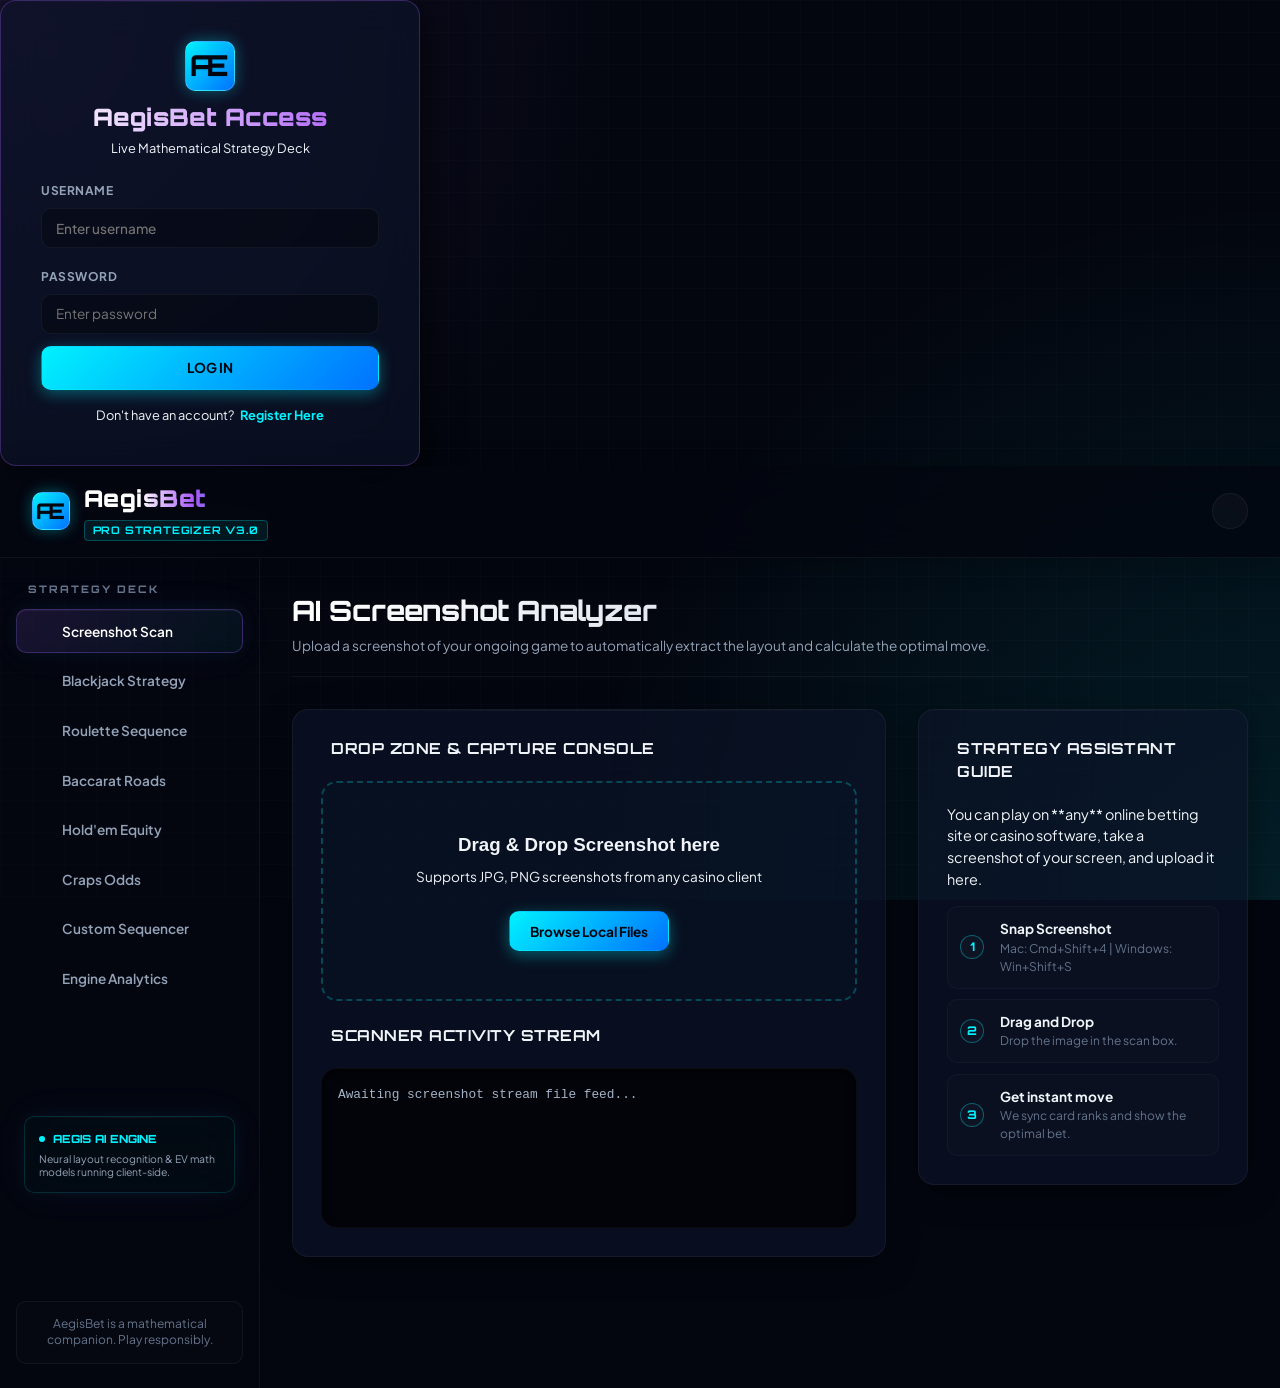
==== index.html @ 35b8673e "Initial commit: full-stack AegisBet dashboard with user authentication and database analytics" ====
<!DOCTYPE html>
<html lang="en">
<head>
  <meta charset="UTF-8">
  <meta name="viewport" content="width=device-width, initial-scale=1.0">
  <title>AegisBet | Premium Casino Game Strategizer & Win Predictor</title>
  <meta name="description" content="AI-powered live gambling strategy companion. Upload screenshots or log game state to predict win probabilities and compute mathematically optimal decisions.">
  <link rel="stylesheet" href="style.css">
  <!-- Chart.js for Progression Trajectory plotting -->
  <script src="https://cdn.jsdelivr.net/npm/chart.js"></script>
  <!-- Lucide Icons CDN -->
  <script src="https://unpkg.com/lucide@latest"></script>
</head>
<body>
  <!-- Glassmorphic Authentication Modal Overlay -->
  <div id="auth-modal" class="auth-modal-overlay">
    <div class="glass-card auth-card" style="box-shadow: 0 10px 40px rgba(0,0,0,0.8); max-width: 420px; width: 90%; padding: 2.5rem; border-color: rgba(157, 92, 246, 0.3);">
      <div style="text-align: center; margin-bottom: 1.5rem;">
        <div class="logo-icon" style="margin: 0 auto 0.5rem auto; font-size: 1.8rem; width: 50px; height: 50px;">Æ</div>
        <h2 style="font-family: 'Orbitron', sans-serif; font-weight: 900; background: linear-gradient(to right, #ffffff, #a855f7); -webkit-background-clip: text; -webkit-text-fill-color: transparent;">AegisBet Access</h2>
        <p class="text-muted" style="font-size: 0.8rem; margin-top: 0.25rem;">Live Mathematical Strategy Deck</p>
      </div>

      <!-- Login / Register Form -->
      <form id="auth-form">
        <div class="form-group">
          <label for="auth-username">Username</label>
          <input type="text" id="auth-username" required placeholder="Enter username">
        </div>
        <div class="form-group" style="margin-bottom: 0.75rem;">
          <label for="auth-password">Password</label>
          <input type="password" id="auth-password" required placeholder="Enter password" style="width: 100%; background: rgba(0,0,0,0.3); border: 1px solid var(--glass-border); color: var(--text-main); font-family: inherit; font-size: 0.85rem; padding: 0.65rem 0.85rem; border-radius: var(--radius-sm); outline: none;">
        </div>
        
        <div id="auth-error-msg" style="color: var(--crimson); font-size: 0.8rem; margin-bottom: 1rem; display: none; font-weight: 600;"></div>
        
        <button type="submit" class="btn btn-cyan" id="auth-submit-btn" style="width: 100%; height: 44px; margin-bottom: 1rem;">LOG IN</button>
      </form>

      <!-- Toggle prompt -->
      <div style="text-align: center; font-size: 0.8rem;">
        <span id="auth-toggle-desc" class="text-secondary">Don't have an account?</span>
        <a href="#" id="auth-toggle-link" style="color: var(--secondary); font-weight: 700; text-decoration: none; margin-left: 0.25rem;">Register Here</a>
      </div>
    </div>
  </div>

  <!-- Top Navigation Bar -->
  <header>
    <div class="logo-container">
      <div class="logo-icon">Æ</div>
      <div>
        <h1 class="brand-name">AegisBet</h1>
        <span class="badge">PRO STRATEGIZER V3.0</span>
      </div>
    </div>
    <div class="header-actions">
      <span id="user-profile-badge" class="badge" style="display: none; background: rgba(157, 92, 246, 0.15); border-color: rgba(157, 92, 246, 0.3); color: #c084fc; font-family: 'Orbitron', sans-serif;">USER: <span id="header-username">GUEST</span></span>
      <button class="sound-toggle-btn" id="sound-toggle" title="Mute Sound Effects">
        <i data-lucide="volume-2"></i>
      </button>
      <button class="btn btn-secondary" id="logout-btn" style="display: none; padding: 0.35rem 0.75rem; font-size: 0.75rem; border-radius: var(--radius-xs);"><i data-lucide="log-out" style="width: 12px; height: 12px;"></i> Logout</button>
    </div>
  </header>

  <!-- Sidebar & Dashboard Workspace -->
  <div class="dashboard-container">
    
    <!-- Left Navigation Sidebar -->
    <aside>
      <div>
        <div class="sidebar-title">Strategy Deck</div>
        <ul class="nav-list">
          <li class="nav-item active" id="vision-tab" data-target="vision-panel">
            <button><i data-lucide="scan-eye"></i> Screenshot Scan</button>
          </li>
          <li class="nav-item" id="blackjack-tab" data-target="blackjack-panel">
            <button><i data-lucide="spade"></i> Blackjack Strategy</button>
          </li>
          <li class="nav-item" id="roulette-tab" data-target="roulette-panel">
            <button><i data-lucide="refresh-cw"></i> Roulette Sequence</button>
          </li>
          <li class="nav-item" id="baccarat-tab" data-target="baccarat-panel">
            <button><i data-lucide="award"></i> Baccarat Roads</button>
          </li>
          <li class="nav-item" id="poker-tab" data-target="poker-panel">
            <button><i data-lucide="club"></i> Hold'em Equity</button>
          </li>
          <li class="nav-item" id="craps-tab" data-target="craps-panel">
            <button><i data-lucide="dices"></i> Craps Odds</button>
          </li>
           <li class="nav-item" id="custom-tab" data-target="custom-panel">
            <button><i data-lucide="sliders"></i> Custom Sequencer</button>
          </li>
          <li class="nav-item" id="analytics-tab" data-target="analytics-panel">
            <button><i data-lucide="bar-chart-2"></i> Engine Analytics</button>
          </li>
        </ul>
      </div>

      <div class="glass-card" style="padding: 0.85rem; margin: 1.5rem 0.5rem 1rem 0.5rem; border-color: rgba(0, 242, 254, 0.15); background: rgba(0, 242, 254, 0.02); border-radius: var(--radius-sm); font-size: 0.75rem; box-shadow: var(--shadow-glow);">
        <div style="display: flex; align-items: center; gap: 0.5rem; font-weight: 800; color: var(--secondary); margin-bottom: 0.25rem; font-family: 'Orbitron', sans-serif; font-size: 0.7rem;">
          <span class="pulse-primary" style="display: inline-block; width: 6px; height: 6px; background: var(--secondary); border-radius: 50%;"></span>
          AEGIS AI ENGINE
        </div>
        <p style="color: var(--text-secondary); font-size: 0.65rem; line-height: 1.3;">Neural layout recognition & EV math models running client-side.</p>
      </div>

      <div class="sidebar-footer">
        <p>AegisBet is a mathematical companion. Play responsibly.</p>
      </div>
    </aside>

    <!-- Main Workspace -->
    <main>

      <!-- ====================================================================
           SCREENSHOT OCR ANALYZER PANEL
           ==================================================================== -->
      <section class="panel active" id="vision-panel">
        <div class="panel-header">
          <div class="panel-title">
            <h2>AI Screenshot Analyzer</h2>
            <p>Upload a screenshot of your ongoing game to automatically extract the layout and calculate the optimal move.</p>
          </div>
        </div>

        <div class="grid-container">
          <div class="glass-card">
            <div class="card-title"><i data-lucide="upload-cloud"></i> Drop Zone & Capture Console</div>
            
            <!-- Upload Box -->
            <div id="vs-dropzone" style="border: 2px dashed rgba(6, 182, 212, 0.4); padding: 3rem; text-align: center; border-radius: var(--radius-lg); background: rgba(6, 182, 212, 0.02); cursor: pointer; transition: var(--transition-normal); margin-bottom: 1.5rem;">
              <i data-lucide="image" style="width: 48px; height: 48px; color: var(--secondary); margin-bottom: 1rem;"></i>
              <h3 style="font-family: 'Outfit', sans-serif; margin-bottom: 0.5rem;">Drag & Drop Screenshot here</h3>
              <p class="text-muted" style="font-size: 0.85rem; margin-bottom: 1.5rem;">Supports JPG, PNG screenshots from any casino client</p>
              <button class="btn btn-cyan" onclick="document.getElementById('vs-file-input').click()">Browse Local Files</button>
              <input type="file" id="vs-file-input" style="display: none;" accept="image/*">
            </div>

            <!-- Preview & Scanning -->
            <div id="vs-preview-container" style="display: none; position: relative; border-radius: var(--radius-md); overflow: hidden; max-height: 320px; background: #000; border: 1px solid var(--glass-border); margin-bottom: 1.5rem;">
              <img id="vs-preview-img" src="" style="width: 100%; height: auto; display: block; opacity: 0.7;">
              <!-- Scanning green line -->
              <div id="vs-scan-overlay" style="display: none; position: absolute; top: 0; left: 0; right: 0; height: 3px; background: var(--secondary); box-shadow: 0 0 12px var(--secondary); animation: scanLine 2s linear infinite;"></div>
            </div>

            <!-- Custom Scanner Keyframes -->
            <style>
              @keyframes scanLine {
                0% { top: 0%; }
                50% { top: 100%; }
                100% { top: 0%; }
              }
            </style>

            <!-- Logging Terminal -->
            <div class="card-title" style="font-size: 0.95rem; margin-top: 1rem;"><i data-lucide="terminal"></i> Scanner Activity Stream</div>
            <div id="vs-console-logs" style="background: rgba(0, 0, 0, 0.5); border: 1px solid var(--glass-border); border-radius: var(--radius-md); padding: 1rem; font-family: monospace; font-size: 0.8rem; height: 160px; overflow-y: auto; color: #a4b3c6;">
              <div class="text-muted">Awaiting screenshot stream file feed...</div>
            </div>
          </div>

          <!-- Tutorial Sidebar -->
          <div class="glass-card">
            <div class="card-title text-gold"><i data-lucide="help-circle"></i> Strategy Assistant Guide</div>
            <p style="font-size: 0.9rem; margin-bottom: 1rem;">
              You can play on **any** online betting site or casino software, take a screenshot of your screen, and upload it here.
            </p>
            <div class="step-sequence">
              <div class="step-card" style="padding: 0.75rem;">
                <div class="step-number" style="width: 24px; height: 24px; font-size: 0.75rem;">1</div>
                <div class="step-content">
                  <div class="step-title" style="font-size: 0.85rem;">Snap Screenshot</div>
                  <div class="step-desc" style="font-size: 0.75rem;">Mac: Cmd+Shift+4 | Windows: Win+Shift+S</div>
                </div>
              </div>
              <div class="step-card" style="padding: 0.75rem;">
                <div class="step-number" style="width: 24px; height: 24px; font-size: 0.75rem;">2</div>
                <div class="step-content">
                  <div class="step-title" style="font-size: 0.85rem;">Drag and Drop</div>
                  <div class="step-desc" style="font-size: 0.75rem;">Drop the image in the scan box.</div>
                </div>
              </div>
              <div class="step-card" style="padding: 0.75rem;">
                <div class="step-number" style="width: 24px; height: 24px; font-size: 0.75rem;">3</div>
                <div class="step-content">
                  <div class="step-title" style="font-size: 0.85rem;">Get instant move</div>
                  <div class="step-desc" style="font-size: 0.75rem;">We sync card ranks and show the optimal bet.</div>
                </div>
              </div>
            </div>
          </div>
        </div>
      </section>

      <!-- ====================================================================
           BLACKJACK STRATEGY PANEL
           ==================================================================== -->
      <section class="panel" id="blackjack-panel">
        <div class="panel-header">
          <div class="panel-title">
            <h2>Blackjack Strategy Radar</h2>
            <p>Calculate basic strategy decisions. Enter player hand cards and dealer's exposed card.</p>
          </div>
          <button class="btn btn-danger" id="bj-clear-btn"><i data-lucide="trash-2"></i> Clear Table</button>
        </div>

        <div class="grid-container">
          <div class="glass-card">
            <div class="card-title"><i data-lucide="layout"></i> Board Configuration</div>
            
            <div style="display: flex; gap: 1rem; margin-bottom: 1.5rem;">
              <button class="btn btn-primary" id="bj-select-player-btn" style="flex: 1;">Player Hand Target</button>
              <button class="btn btn-secondary" id="bj-select-dealer-btn" style="flex: 1;">Dealer Upcard Target</button>
            </div>

            <label>Current Player Cards</label>
            <div class="hand-display" id="bj-player-hand" style="margin-bottom: 1.5rem;">
              <span class="text-muted">Awaiting Player Cards...</span>
            </div>

            <label>Current Dealer Upcard</label>
            <div class="hand-display" id="bj-dealer-hand" style="margin-bottom: 1.5rem;">
              <span class="text-muted">Awaiting Dealer Upcard...</span>
            </div>

            <label>Card Selection Matrix</label>
            <div class="card-selector" id="bj-card-grid">
              <!-- Dynamically populated from JS -->
            </div>
          </div>

          <!-- Prediction HUD Sidebar -->
          <div class="prediction-hud">
            
            <div class="advisor-banner pulse-primary">
              <div class="advisor-label">Optimal Strategy Decision</div>
              <div class="advisor-choice text-cyan" id="bj-advice-choice">Awaiting Cards</div>
              <div class="advisor-desc" id="bj-advice-explanation">Add cards to view the optimal basic strategy decision.</div>
            </div>

            <div class="glass-card">
              <div class="card-title"><i data-lucide="activity"></i> Probability HUD</div>
              <div class="metric-label">Estimated Win Probability</div>
              <div style="display: flex; align-items: baseline; gap: 0.5rem; margin-top: 0.25rem;">
                <span class="metric-value value-cyan" id="bj-prob-val">50%</span>
              </div>
              <div class="probability-bar-container">
                <div class="probability-bar" id="bj-prob-bar" style="width: 50%;"></div>
              </div>
            </div>

            <div class="glass-card">
              <div class="card-title"><i data-lucide="bar-chart-3"></i> Statistics Matrix</div>
              <div class="info-row">
                <span>Hand Total</span>
                <span id="bj-stat-total" class="font-outfit text-cyan" style="font-weight: 700;">-</span>
              </div>
              <div class="info-row">
                <span>Hand Type</span>
                <span id="bj-stat-type" class="font-outfit text-cyan" style="font-weight: 700;">-</span>
              </div>
              <div class="info-row">
                <span>Dealer Bust Chance</span>
                <span id="bj-stat-dealerbust" class="font-outfit text-cyan" style="font-weight: 700;">-</span>
              </div>
            </div>

          </div>
        </div>
      </section>

      <!-- ====================================================================
           ROULETTE PROGRESSION PANEL
           ==================================================================== -->
      <section class="panel" id="roulette-panel">
        <div class="panel-header">
          <div class="panel-title">
            <h2>Roulette Progression Strategist</h2>
            <p>Compute optimal even-money betting progressions like Martingale, Fibonacci, and Labouchere.</p>
          </div>
          <button class="btn btn-secondary" id="rt-reset-btn"><i data-lucide="rotate-ccw"></i> Reset Sequence</button>
        </div>

        <div class="grid-container">
          <!-- Configuration -->
          <div class="glass-card">
            <div class="card-title"><i data-lucide="settings"></i> Progression Parameters</div>
            <div class="form-row">
              <div class="form-group">
                <label for="rt-base-bet">Base Unit Bet ($)</label>
                <input type="number" id="rt-base-bet" value="10" min="1">
              </div>
              <div class="form-group">
                <label for="rt-system">Progression System</label>
                <select id="rt-system">
                  <option value="Martingale">Martingale (Double on Loss)</option>
                  <option value="Fibonacci">Fibonacci Sequence</option>
                  <option value="D'Alembert">D'Alembert (+/- 1 unit)</option>
                  <option value="Labouchere">Labouchere (Cancellation System)</option>
                </select>
              </div>
            </div>

            <div class="form-row">
              <div class="form-group">
                <label for="rt-wheel">Wheel Layout Type</label>
                <select id="rt-wheel">
                  <option value="European (Single Zero)">European (Single Zero - 2.70% Edge)</option>
                  <option value="American (Double Zero)">American (Double Zero - 5.26% Edge)</option>
                </select>
              </div>
              <div class="form-group" id="rt-lab-seq-group" style="display: none;">
                <label for="rt-lab-sequence">Labouchere Base Queue</label>
                <input type="text" id="rt-lab-sequence" value="1, 2, 3, 4" placeholder="e.g. 1, 2, 3">
              </div>
            </div>

            <!-- Spin result logger -->
            <div class="card-title" style="margin-top: 1rem;"><i data-lucide="dice"></i> Log Previous Spin Result</div>
            <div style="display: flex; gap: 1rem; margin-top: 0.5rem;">
              <button class="btn btn-cyan" id="rt-win-btn" style="flex: 2; font-size: 1.1rem; height: 50px;">WIN</button>
              <button class="btn btn-danger" id="rt-loss-btn" style="flex: 2; font-size: 1.1rem; height: 50px;">LOSS</button>
              <button class="btn btn-secondary" id="rt-undo-btn" style="flex: 1;"><i data-lucide="undo-2"></i> Undo</button>
            </div>

            <!-- Progression History -->
            <div class="card-title" style="margin-top: 2rem;"><i data-lucide="history"></i> Progression Step History (Last 6 Spins)</div>
            <div class="step-sequence" id="rt-history-list">
              <!-- Dynamically populated -->
            </div>
          </div>

          <!-- HUD & Charts -->
          <div class="prediction-hud">
            
            <div class="advisor-banner pulse-primary" style="background: linear-gradient(135deg, rgba(6, 182, 212, 0.15) 0%, rgba(139, 92, 246, 0.15) 100%); border-color: rgba(6, 182, 212, 0.3);">
              <div class="advisor-label">Required Next Bet Wager</div>
              <div class="advisor-choice text-cyan" id="rt-advice-choice">$10.00</div>
              <div class="advisor-desc" id="rt-advice-explanation">Awaiting spin entries.</div>
            </div>

            <div class="glass-card">
              <div class="card-title"><i data-lucide="percent"></i> Win Probability</div>
              <div class="metric-label">Single Spin Success Rate</div>
              <span class="metric-value value-cyan" id="rt-prob-val">48.65%</span>
              <div class="probability-bar-container">
                <div class="probability-bar" id="rt-prob-bar" style="width: 48%;"></div>
              </div>
            </div>

            <div class="glass-card">
              <div class="card-title"><i data-lucide="activity"></i> Session Dashboard</div>
              <div class="info-row">
                <span>Net Profit/Loss</span>
                <span id="rt-stat-profit" class="font-outfit text-success" style="font-weight: 700;">$0.00</span>
              </div>
              <div class="info-row">
                <span>Current Sequence Step</span>
                <span id="rt-stat-step" class="font-outfit text-cyan" style="font-weight: 700;">1</span>
              </div>
              <div class="info-row">
                <span>Mathematical House Edge</span>
                <span id="rt-stat-houseedge" class="font-outfit text-cyan" style="font-weight: 700;">2.70%</span>
              </div>
            </div>

            <!-- Balances Graph -->
            <div class="glass-card" style="height: 220px;">
              <div class="card-title" style="margin-bottom: 0.5rem;"><i data-lucide="trending-up"></i> Balance Trajectory</div>
              <div style="position: relative; width: 100%; height: 140px;">
                <canvas id="rouletteChart"></canvas>
              </div>
            </div>

          </div>
        </div>
      </section>

      <!-- ====================================================================
           BACCARAT SHOE TREND PANEL
           ==================================================================== -->
      <section class="panel" id="baccarat-panel">
        <div class="panel-header">
          <div class="panel-title">
            <h2>Baccarat Shoe Roadmaps & Trends</h2>
            <p>Log shoe history to render casino-grade roadmaps (Bead Plate & Big Road) and compute next play.</p>
          </div>
          <button class="btn btn-secondary" id="bc-reset-btn"><i data-lucide="rotate-ccw"></i> Reset Shoe</button>
        </div>

        <div class="grid-container">
          <div class="glass-card">
            <!-- Road Loggers -->
            <div class="card-title"><i data-lucide="database"></i> Log Round Outcome</div>
            <div style="display: flex; gap: 0.75rem; margin-bottom: 1.5rem;">
              <button class="btn btn-danger" id="bc-log-banker" style="flex: 2; height: 50px; font-weight: 700;">BANKER (Red)</button>
              <button class="btn btn-cyan" id="bc-log-player" style="flex: 2; height: 50px; font-weight: 700;">PLAYER (Blue)</button>
              <button class="btn btn-primary" id="bc-log-tie" style="flex: 1.5; height: 50px; font-weight: 700; background:#10b981; border:none;">TIE</button>
              <button class="btn btn-secondary" id="bc-undo-btn" style="flex: 1;"><i data-lucide="undo-2"></i> Undo</button>
            </div>

            <!-- Roadmaps displays -->
            <div class="baccarat-roads">
              <div>
                <label>Bead Plate Grid (Sequential Outcome)</label>
                <div class="road-grid" id="bc-bead-plate">
                  <!-- Dynamically drawn -->
                </div>
              </div>
              <div style="margin-top: 1rem;">
                <label>Big Road (Streak Cluster Stack)</label>
                <div class="road-grid" id="bc-big-road">
                  <!-- Dynamically drawn -->
                </div>
              </div>
            </div>
          </div>

          <!-- Baccarat HUD -->
          <div class="prediction-hud">
            
            <div class="advisor-banner pulse-primary">
              <div class="advisor-label">Heuristic Recommendation</div>
              <div class="advisor-choice text-danger" id="bc-advice-choice">Bet Banker</div>
              <div class="advisor-desc" id="bc-advice-explanation">Banker wagers have the lowest mathematical edge.</div>
            </div>

            <!-- Trend Mode -->
            <div class="glass-card">
              <div class="card-title"><i data-lucide="git-branch"></i> Analysis Mode</div>
              <label for="bc-trend-mode">Analysis Heuristic Model</label>
              <select id="bc-trend-mode">
                <option value="math">Mathematical EV Mode (Banker bias)</option>
                <option value="trend">Trend Following Mode (Streak / Chop)</option>
              </select>
            </div>

            <!-- Live Probability breakdown -->
            <div class="glass-card">
              <div class="card-title"><i data-lucide="bar-chart-2"></i> Shoe Win Shares</div>
              
              <div class="info-row">
                <span style="color:#ef4444; font-weight:700;">Banker Odds</span>
                <span id="bc-prob-b" class="font-outfit" style="font-weight: 700; color:#ef4444;">46%</span>
              </div>
              <div class="info-row">
                <span style="color:#06b6d4; font-weight:700;">Player Odds</span>
                <span id="bc-prob-p" class="font-outfit" style="font-weight: 700; color:#06b6d4;">45%</span>
              </div>
              <div class="info-row">
                <span style="color:#10b981; font-weight:700;">Tie Odds</span>
                <span id="bc-prob-t" class="font-outfit" style="font-weight: 700; color:#10b981;">9%</span>
              </div>
            </div>

            <!-- Stats -->
            <div class="glass-card">
              <div class="card-title"><i data-lucide="list"></i> Shoe Count Totals</div>
              <div class="info-row">
                <span>Banker Wins</span>
                <span id="bc-stat-banker" class="font-outfit" style="font-weight: 700;">0</span>
              </div>
              <div class="info-row">
                <span>Player Wins</span>
                <span id="bc-stat-player" class="font-outfit" style="font-weight: 700;">0</span>
              </div>
              <div class="info-row">
                <span>Ties</span>
                <span id="bc-stat-tie" class="font-outfit" style="font-weight: 700;">0</span>
              </div>
            </div>

          </div>
        </div>
      </section>

      <!-- ====================================================================
           TEXAS HOLD'EM POKER EQUITY PANEL
           ==================================================================== -->
      <section class="panel" id="poker-panel">
        <div class="panel-header">
          <div class="panel-title">
            <h2>Texas Hold'em Hand Equity Simulator</h2>
            <p>Run real-time Monte Carlo simulations of pocket cards against random opponent holdings.</p>
          </div>
          <button class="btn btn-danger" id="pk-clear-btn"><i data-lucide="trash-2"></i> Clear Table</button>
        </div>

        <div class="grid-container">
          <div class="glass-card">
            <div class="card-title"><i data-lucide="playing-card"></i> Hand Setup</div>
            
            <div style="display: flex; gap: 1rem; margin-bottom: 1.5rem;">
              <button class="btn btn-primary" id="pk-select-pocket-btn" style="flex: 1;">Pocket Cards (2)</button>
              <button class="btn btn-secondary" id="pk-select-board-btn" style="flex: 1;">Community Board (0-5)</button>
            </div>

            <!-- Felt rendering -->
            <div class="poker-felt">
              <div>
                <div class="poker-spot-label">Pocket Hand</div>
                <div class="hand-display" id="pk-pocket-cards" style="justify-content: center; min-width: 140px; margin-top: 0.5rem;">
                  <span class="text-muted">No Pocket Cards Selected</span>
                </div>
              </div>
              
              <div style="width: 100%;">
                <div class="poker-spot-label">Community Board (Flop / Turn / River)</div>
                <div class="hand-display" id="pk-board-cards" style="justify-content: center; min-height: 80px; margin-top: 0.5rem;">
                  <span class="text-muted">No Community Cards Selected</span>
                </div>
              </div>
            </div>

            <!-- Card Grid Picker -->
            <label style="margin-top: 1.5rem;">Deck Selection Grid</label>
            <div class="card-selector" id="pk-card-grid">
              <!-- Dynamically populated -->
            </div>
          </div>

          <!-- Poker HUD -->
          <div class="prediction-hud">
            
            <button class="btn btn-cyan" id="pk-calculate-btn" style="font-size: 1.1rem; height: 50px;"><i data-lucide="play"></i> Run Strategy Simulator</button>

            <div class="advisor-banner pulse-primary" style="margin-top: 0.5rem;">
              <div class="advisor-label">Betting Decision Advice</div>
              <div class="advisor-choice text-cyan" id="pk-advice-choice">Awaiting Deck</div>
              <div class="advisor-desc" id="pk-advice-explanation">Run simulation to evaluate hand strength.</div>
            </div>

            <!-- Inputs -->
            <div class="glass-card">
              <div class="card-title"><i data-lucide="sliders"></i> Table Odds Settings</div>
              <div class="form-group">
                <label for="pk-opponents">Opponents (1-9)</label>
                <select id="pk-opponents">
                  <option value="1">1 Opponent</option>
                  <option value="2">2 Opponents</option>
                  <option value="3">3 Opponents</option>
                  <option value="4">4 Opponents</option>
                  <option value="5">5 Opponents</option>
                  <option value="6">6 Opponents</option>
                  <option value="7">7 Opponents</option>
                  <option value="8">8 Opponents</option>
                  <option value="9">9 Opponents</option>
                </select>
              </div>
              
              <div class="form-row">
                <div class="form-group">
                  <label for="pk-pot-size">Current Pot Size ($)</label>
                  <input type="number" id="pk-pot-size" value="120" min="1">
                </div>
                <div class="form-group">
                  <label for="pk-call-size">Cost to Call ($)</label>
                  <input type="number" id="pk-call-size" value="20" min="0">
                </div>
              </div>
            </div>

            <!-- Stats -->
            <div class="glass-card">
              <div class="card-title"><i data-lucide="bar-chart-3"></i> Simulation Odds</div>
              
              <div class="metric-label">Estimated Win Equity</div>
              <span class="metric-value value-cyan" id="pk-prob-val">0%</span>
              <div class="probability-bar-container" style="margin-bottom: 1rem;">
                <div class="probability-bar" id="pk-prob-bar" style="width: 0%;"></div>
              </div>

              <div class="info-row">
                <span>Best 5-Card Hand</span>
                <span id="pk-stat-hand" class="font-outfit text-cyan" style="font-weight: 700;">-</span>
              </div>
              <div class="info-row">
                <span>Opponent Edge</span>
                <span id="pk-stat-oppequity" class="font-outfit text-cyan" style="font-weight: 700;">-</span>
              </div>
              <div class="info-row">
                <span>Pot Odds Limit</span>
                <span id="pk-stat-potodds" class="font-outfit text-cyan" style="font-weight: 700;">-</span>
              </div>
            </div>

          </div>
        </div>
      </section>

      <!-- ====================================================================
           CRAPS ODDS PANEL
           ==================================================================== -->
      <section class="panel" id="craps-panel">
        <div class="panel-header">
          <div class="panel-title">
            <h2>Craps Dice Odds Advisor</h2>
            <p>Investigate house advantage ratings and isolate the optimal point-backed odds wagers.</p>
          </div>
        </div>

        <div class="grid-container">
          <div class="glass-card">
            <div class="card-title"><i data-lucide="dices"></i> Active Craps Phase</div>
            
            <div style="display: flex; gap: 1rem; margin-bottom: 1.5rem;">
              <button class="btn btn-primary" id="cr-phase-comeout" style="flex: 1;">Come-out Roll Phase</button>
              <button class="btn btn-secondary" id="cr-phase-point" style="flex: 1;">Point Established Phase</button>
            </div>

            <div id="cr-point-selector" style="display: none; margin-bottom: 1.5rem;">
              <label>Select Established Point Value</label>
              <div style="display: flex; gap: 0.5rem; flex-wrap: wrap;">
                <button class="btn btn-secondary cr-point-val-btn" data-val="4">4</button>
                <button class="btn btn-secondary cr-point-val-btn" data-val="5">5</button>
                <button class="btn btn-cyan cr-point-val-btn" data-val="6">6</button>
                <button class="btn btn-secondary cr-point-val-btn" data-val="8">8</button>
                <button class="btn btn-secondary cr-point-val-btn" data-val="9">9</button>
                <button class="btn btn-secondary cr-point-val-btn" data-val="10">10</button>
              </div>
            </div>

            <div class="card-title" style="margin-top: 1.5rem;"><i data-lucide="layers"></i> House Advantage Rankings Table</div>
            <table style="width: 100%; border-collapse: collapse; margin-top: 0.5rem; color:#f8fafc; text-align: left;">
              <thead>
                <tr style="border-bottom: 1px solid rgba(255,255,255,0.1); color:#94a3b8; font-size: 0.8rem;">
                  <th style="padding: 0.5rem 1rem;">Bet Type</th>
                  <th style="padding: 0.5rem 1rem;">House Edge</th>
                  <th style="padding: 0.5rem 1rem;">Payout Odds</th>
                  <th style="padding: 0.5rem 1rem;">Description</th>
                </tr>
              </thead>
              <tbody id="cr-bets-table">
                <!-- Dynamically populated -->
              </tbody>
            </table>
          </div>

          <!-- Craps HUD -->
          <div class="prediction-hud">
            
            <div class="advisor-banner pulse-primary">
              <div class="advisor-label">Optimal Betting Choice</div>
              <div class="advisor-choice text-success" id="cr-advice-choice">Bet Pass Line</div>
              <div class="advisor-desc" id="cr-advice-explanation">Come-out Phase advice text here.</div>
            </div>

            <div class="glass-card">
              <div class="card-title"><i data-lucide="activity"></i> Roll Probability</div>
              <div class="metric-label">Winning Roll Odds</div>
              <span class="metric-value value-green" id="cr-prob-val">49.3%</span>
              <div class="probability-bar-container">
                <div class="probability-bar" id="cr-prob-bar" style="width: 49%;"></div>
              </div>
            </div>

            <div class="glass-card">
              <div class="card-title"><i data-lucide="shield-check"></i> Math Recommendation</div>
              <p style="font-size: 0.85rem; color: #94a3b8; line-height: 1.5;">
                Always back up a Pass Line or Don't Pass Line bet with **Free Odds** once a point is established. It is the only wager in the casino with a **0% house edge**.
              </p>
            </div>

          </div>
        </div>
      </section>

      <!-- ====================================================================
           CUSTOM PROGRESSION SEQUENCER PANEL
           ==================================================================== -->
      <section class="panel" id="custom-panel">
        <div class="panel-header">
          <div class="panel-title">
            <h2>Custom Strategy Progression Builder</h2>
            <p>Model custom betting progressions for any platform (such as Crash games or Dice simulators).</p>
          </div>
          <button class="btn btn-secondary" id="cs-reset-btn"><i data-lucide="rotate-ccw"></i> Reset Sequence</button>
        </div>

        <div class="grid-container">
          <!-- Configurations -->
          <div class="glass-card">
            <div class="card-title"><i data-lucide="tool"></i> Sequencer Parameters</div>
            <div class="form-row">
              <div class="form-group">
                <label for="cs-win-prob">Win Chance Probability (%)</label>
                <input type="number" id="cs-win-prob" value="50" min="1" max="99">
              </div>
              <div class="form-group">
                <label for="cs-base-bet">Base Unit Bet ($)</label>
                <input type="number" id="cs-base-bet" value="10" min="1">
              </div>
            </div>

            <div class="form-row">
              <div class="form-group">
                <label for="cs-multiplier">Loss Progression Multiplier</label>
                <input type="number" id="cs-multiplier" value="2" step="0.1" min="1">
              </div>
              <div class="form-group" style="visibility: hidden;">
                <label>Spacer</label>
                <input type="text">
              </div>
            </div>

            <!-- Spin result logger -->
            <div class="card-title" style="margin-top: 1rem;"><i data-lucide="log-in"></i> Log Strategy Iteration Result</div>
            <div style="display: flex; gap: 1rem; margin-top: 0.5rem;">
              <button class="btn btn-cyan" id="cs-win-btn" style="flex: 1; font-size: 1.1rem; height: 50px;">LOG WIN</button>
              <button class="btn btn-danger" id="cs-loss-btn" style="flex: 1; font-size: 1.1rem; height: 50px;">LOG LOSS</button>
            </div>

            <!-- Progression History -->
            <div class="card-title" style="margin-top: 2rem;"><i data-lucide="history"></i> Log History</div>
            <div class="step-sequence" id="cs-history-list">
              <!-- Dynamically populated -->
            </div>
          </div>

          <!-- HUD & Charts -->
          <div class="prediction-hud">
            
            <div class="advisor-banner pulse-primary" style="background: linear-gradient(135deg, rgba(139, 92, 246, 0.15) 0%, rgba(6, 182, 212, 0.15) 100%); border-color: rgba(139, 92, 246, 0.3);">
              <div class="advisor-label">Calculated Next Bet</div>
              <div class="advisor-choice text-purple" id="cs-advice-choice">$10.00</div>
              <div class="advisor-desc" id="cs-advice-explanation">Awaiting iterations.</div>
            </div>

            <div class="glass-card">
              <div class="card-title"><i data-lucide="percent"></i> Win Probability</div>
              <div class="metric-label">Calculated Win Odds</div>
              <span class="metric-value value-purple" id="cs-prob-val">50%</span>
              <div class="probability-bar-container">
                <div class="probability-bar" id="cs-prob-bar" style="width: 50%;"></div>
              </div>
            </div>

            <div class="glass-card">
              <div class="card-title"><i data-lucide="activity"></i> Session Dashboard</div>
              <div class="info-row">
                <span>Session Profit/Loss</span>
                <span id="cs-stat-profit" class="font-outfit text-success" style="font-weight: 700;">$0.00</span>
              </div>
              <div class="info-row">
                <span>Next Bet Step</span>
                <span id="cs-stat-step" class="font-outfit text-purple" style="font-weight: 700;">1</span>
              </div>
              <div class="info-row">
                <span>Ruin Probability (6 Loss Streak)</span>
                <span id="cs-stat-ruin" class="font-outfit text-purple" style="font-weight: 700;">1.5%</span>
              </div>
            </div>

            <!-- Balances Graph -->
            <div class="glass-card" style="height: 220px;">
              <div class="card-title" style="margin-bottom: 0.5rem;"><i data-lucide="trending-up"></i> Balance Trajectory</div>
              <div style="position: relative; width: 100%; height: 140px;">
                <canvas id="customChart"></canvas>
              </div>
            </div>

          </div>
        </div>
      </section>

      <!-- ====================================================================
           ENGINE ANALYTICS PANEL
           ==================================================================== -->
      <section class="panel" id="analytics-panel">
        <div class="panel-header">
          <div class="panel-title">
            <h2>AI Engine Analytics</h2>
            <p>Review metrics of your sessions and discover which game engines you access the most.</p>
          </div>
        </div>
        <div class="grid-container">
          <div class="glass-card" style="height: 380px;">
            <div class="card-title"><i data-lucide="bar-chart-3"></i> Most Accessed Game Modules</div>
            <div style="position: relative; width: 100%; height: 280px;">
              <canvas id="analyticsChart"></canvas>
            </div>
          </div>
          <div class="glass-card">
            <div class="card-title text-gold"><i data-lucide="trophy"></i> Smart Insights</div>
            <div id="analytics-insights-list" class="step-sequence">
               <div class="step-card">
                 <div class="step-number" style="color:var(--gold); border-color:rgba(251,191,36,0.3)">AI</div>
                 <div class="step-content">
                   <div class="step-title">Analytic Insight</div>
                   <div class="step-desc" id="analytics-insight-text">Awaiting more session data to compile statistics.</div>
                 </div>
               </div>
            </div>
          </div>
        </div>
      </section>


    </main>
  </div>

  <!-- Engines and Core Application -->
  <script src="js/blackjack.js"></script>
  <script src="js/roulette.js"></script>
  <script src="js/baccarat.js"></script>
  <script src="js/poker.js"></script>
  <script src="js/craps.js"></script>
  <script src="js/vision.js"></script>
  <script src="app.js"></script>
</body>
</html>
---- style.css ----
@import url('https://fonts.googleapis.com/css2?family=Plus+Jakarta+Sans:wght@300;400;500;600;700;800&family=Orbitron:wght@500;700;900&family=JetBrains+Mono:wght@400;700&display=swap');

:root {
  /* Ultra-Premium Cyber Color Palette */
  --bg-deep: #03060f;
  --bg-app: #080d1e;
  --bg-card: rgba(12, 20, 43, 0.6);
  --bg-panel: rgba(8, 12, 28, 0.85);
  
  --primary: #9d5cf6;
  --primary-gradient: linear-gradient(135deg, #a855f7 0%, #7c3aed 100%);
  --primary-glow: rgba(157, 92, 246, 0.35);
  
  --secondary: #00f2fe;
  --secondary-gradient: linear-gradient(135deg, #00f2fe 0%, #0072ff 100%);
  --secondary-glow: rgba(0, 242, 254, 0.35);
  
  --gold: #ffbe1a;
  --gold-gradient: linear-gradient(135deg, #ffbe1a 0%, #ff7b00 100%);
  --gold-glow: rgba(255, 190, 26, 0.3);
  
  --emerald: #10b981;
  --emerald-gradient: linear-gradient(135deg, #10b981 0%, #059669 100%);
  --emerald-glow: rgba(16, 185, 129, 0.25);
  
  --crimson: #ff3366;
  --crimson-gradient: linear-gradient(135deg, #ff3366 0%, #cb0a3a 100%);
  --crimson-glow: rgba(255, 51, 102, 0.3);

  --glass-border: rgba(255, 255, 255, 0.05);
  --glass-highlight: rgba(255, 255, 255, 0.02);
  
  --text-main: #f1f5f9;
  --text-muted: #64748b;
  --text-secondary: #94a3b8;
  
  --radius-xs: 6px;
  --radius-sm: 10px;
  --radius-md: 16px;
  --radius-lg: 24px;
  --radius-xl: 32px;
  
  --shadow-main: 0 8px 32px 0 rgba(0, 0, 0, 0.4);
  --shadow-glow: 0 0 20px rgba(0, 242, 254, 0.05), 0 0 40px rgba(157, 92, 246, 0.05);
}

/* Base Settings */
* {
  box-sizing: border-box;
  margin: 0;
  padding: 0;
  outline: none;
}

body {
  font-family: 'Plus Jakarta Sans', sans-serif;
  background-color: var(--bg-deep);
  background-image: 
    linear-gradient(rgba(255, 255, 255, 0.01) 1px, transparent 1px),
    linear-gradient(90deg, rgba(255, 255, 255, 0.01) 1px, transparent 1px),
    radial-gradient(circle at 0% 0%, rgba(157, 92, 246, 0.12) 0%, transparent 40%),
    radial-gradient(circle at 100% 100%, rgba(0, 242, 254, 0.1) 0%, transparent 45%);
  background-size: 32px 32px, 32px 32px, 100% 100%, 100% 100%;
  background-attachment: fixed;
  color: var(--text-main);
  min-height: 100vh;
  line-height: 1.5;
  overflow-x: hidden;
  -webkit-font-smoothing: antialiased;
}

/* Webkit Scrollbars */
::-webkit-scrollbar {
  width: 6px;
  height: 6px;
}
::-webkit-scrollbar-track {
  background: var(--bg-deep);
}
::-webkit-scrollbar-thumb {
  background: rgba(255, 255, 255, 0.1);
  border-radius: var(--radius-xs);
}
::-webkit-scrollbar-thumb:hover {
  background: var(--primary);
}

/* Layout Header */
header {
  display: flex;
  justify-content: space-between;
  align-items: center;
  padding: 1rem 2rem;
  background: rgba(3, 6, 15, 0.75);
  backdrop-filter: blur(20px);
  -webkit-backdrop-filter: blur(20px);
  border-bottom: 1px solid var(--glass-border);
  position: sticky;
  top: 0;
  z-index: 100;
  box-shadow: 0 4px 30px rgba(0,0,0,0.2);
}

.logo-container {
  display: flex;
  align-items: center;
  gap: 0.85rem;
}

.logo-icon {
  background: var(--secondary-gradient);
  width: 38px;
  height: 38px;
  border-radius: var(--radius-sm);
  display: flex;
  align-items: center;
  justify-content: center;
  color: #03060f;
  font-weight: 800;
  font-size: 1.35rem;
  font-family: 'Orbitron', sans-serif;
  box-shadow: 0 0 15px var(--secondary-glow);
  border: 1px solid rgba(255,255,255,0.2);
  text-shadow: 0 1px 2px rgba(0,0,0,0.1);
}

h1.brand-name {
  font-family: 'Orbitron', sans-serif;
  font-size: 1.45rem;
  font-weight: 900;
  letter-spacing: 0.5px;
  background: linear-gradient(to right, #ffffff 30%, #a855f7 60%, #00f2fe 100%);
  -webkit-background-clip: text;
  -webkit-text-fill-color: transparent;
}

.badge {
  background: rgba(0, 242, 254, 0.08);
  border: 1px solid rgba(0, 242, 254, 0.25);
  color: var(--secondary);
  padding: 0.15rem 0.5rem;
  border-radius: 4px;
  font-size: 0.65rem;
  font-weight: 700;
  letter-spacing: 0.8px;
  font-family: 'Orbitron', sans-serif;
  margin-top: 2px;
}

.header-actions {
  display: flex;
  align-items: center;
  gap: 1.25rem;
}

.sound-toggle-btn {
  background: rgba(255, 255, 255, 0.03);
  border: 1px solid var(--glass-border);
  color: var(--text-secondary);
  cursor: pointer;
  width: 36px;
  height: 36px;
  border-radius: 50%;
  display: flex;
  align-items: center;
  justify-content: center;
  transition: var(--transition-fast);
}

.sound-toggle-btn:hover {
  color: var(--text-main);
  background: rgba(255,255,255,0.06);
  border-color: var(--secondary);
  box-shadow: 0 0 8px var(--secondary-glow);
  transform: scale(1.05);
}

/* Sidebar & Grid Container */
.dashboard-container {
  display: grid;
  grid-template-columns: 260px 1fr;
  min-height: calc(100vh - 70px);
}

aside {
  background: rgba(3, 6, 15, 0.4);
  border-right: 1px solid var(--glass-border);
  padding: 1.5rem 1rem;
  display: flex;
  flex-direction: column;
  justify-content: space-between;
}

.sidebar-title {
  font-size: 0.65rem;
  text-transform: uppercase;
  color: var(--text-muted);
  letter-spacing: 2px;
  font-weight: 800;
  margin-bottom: 0.75rem;
  padding-left: 0.75rem;
  font-family: 'Orbitron', sans-serif;
}

.nav-list {
  list-style: none;
  display: flex;
  flex-direction: column;
  gap: 0.35rem;
}

.nav-item button {
  width: 100%;
  display: flex;
  align-items: center;
  gap: 0.85rem;
  background: transparent;
  border: none;
  color: var(--text-secondary);
  font-family: inherit;
  font-size: 0.85rem;
  font-weight: 600;
  padding: 0.75rem 0.85rem;
  border-radius: var(--radius-sm);
  cursor: pointer;
  text-align: left;
  transition: var(--transition-normal);
  border: 1px solid transparent;
}

.nav-item button i {
  width: 18px;
  height: 18px;
  transition: transform var(--transition-fast);
}

.nav-item button:hover {
  color: var(--text-main);
  background: rgba(255,255,255,0.02);
  border-color: rgba(255,255,255,0.03);
}

.nav-item button:hover i {
  transform: translateX(2px);
}

.nav-item.active button {
  color: #fff;
  background: linear-gradient(135deg, rgba(157, 92, 246, 0.15), rgba(0, 242, 254, 0.05));
  border: 1px solid rgba(157, 92, 246, 0.3);
  box-shadow: inset 0 1px 0 rgba(255, 255, 255, 0.05), var(--shadow-glow);
}

.nav-item.active button i {
  color: var(--secondary);
  filter: drop-shadow(0 0 4px var(--secondary-glow));
}

.sidebar-footer {
  padding: 0.85rem;
  background: rgba(255, 255, 255, 0.01);
  border: 1px solid var(--glass-border);
  border-radius: var(--radius-sm);
  font-size: 0.75rem;
  color: var(--text-muted);
  text-align: center;
  line-height: 1.4;
}

/* Main Panel Dashboard */
main {
  padding: 2rem;
  overflow-y: auto;
}

.panel {
  display: none;
}

.panel.active {
  display: block;
  animation: panelSlideUp 0.4s cubic-bezier(0.16, 1, 0.3, 1) forwards;
}

@keyframes panelSlideUp {
  from { opacity: 0; transform: translateY(16px); }
  to { opacity: 1; transform: translateY(0); }
}

.panel-header {
  margin-bottom: 2rem;
  display: flex;
  justify-content: space-between;
  align-items: center;
  flex-wrap: wrap;
  gap: 1rem;
  border-bottom: 1px solid var(--glass-border);
  padding-bottom: 1.25rem;
}

.panel-title h2 {
  font-family: 'Orbitron', sans-serif;
  font-size: 1.75rem;
  font-weight: 800;
  letter-spacing: -0.2px;
  background: linear-gradient(to right, #fff, #cbd5e1);
  -webkit-background-clip: text;
  -webkit-text-fill-color: transparent;
}

.panel-title p {
  color: var(--text-secondary);
  font-size: 0.85rem;
  margin-top: 0.25rem;
}

/* Glassmorphic Cards & Grids */
.grid-container {
  display: grid;
  grid-template-columns: 1.8fr 1fr;
  gap: 2rem;
  align-items: start;
}

.glass-card {
  background: var(--bg-card);
  border: 1px solid var(--glass-border);
  border-radius: var(--radius-md);
  box-shadow: var(--shadow-main);
  padding: 1.75rem;
  position: relative;
  overflow: hidden;
  backdrop-filter: blur(20px);
  -webkit-backdrop-filter: blur(20px);
}

.glass-card::after {
  content: '';
  position: absolute;
  top: 0;
  left: 0;
  right: 0;
  height: 1px;
  background: linear-gradient(to right, transparent, rgba(255,255,255,0.06), transparent);
}

.card-title {
  font-family: 'Orbitron', sans-serif;
  font-size: 0.95rem;
  font-weight: 700;
  letter-spacing: 0.5px;
  margin-bottom: 1.25rem;
  color: var(--text-main);
  display: flex;
  align-items: center;
  gap: 0.65rem;
  text-transform: uppercase;
}

.card-title i {
  color: var(--secondary);
  filter: drop-shadow(0 0 4px var(--secondary-glow));
}

/* Prediction HUD & Stats */
.prediction-hud {
  display: flex;
  flex-direction: column;
  gap: 1.5rem;
}

.advisor-banner {
  background: linear-gradient(135deg, rgba(157, 92, 246, 0.12) 0%, rgba(0, 242, 254, 0.05) 100%);
  border: 1px solid rgba(157, 92, 246, 0.25);
  border-radius: var(--radius-md);
  padding: 1.5rem;
  text-align: center;
  position: relative;
  overflow: hidden;
  box-shadow: inset 0 0 15px rgba(157, 92, 246, 0.05), var(--shadow-main);
}

.advisor-banner::before {
  content: '';
  position: absolute;
  top: -50%;
  left: -50%;
  width: 200%;
  height: 200%;
  background: radial-gradient(circle, rgba(0, 242, 254, 0.03) 0%, transparent 60%);
  pointer-events: none;
}

.advisor-label {
  font-size: 0.65rem;
  text-transform: uppercase;
  letter-spacing: 1.5px;
  color: var(--text-muted);
  font-family: 'Orbitron', sans-serif;
  margin-bottom: 0.5rem;
}

.advisor-choice {
  font-family: 'Orbitron', sans-serif;
  font-size: 2rem;
  font-weight: 900;
  text-transform: uppercase;
  letter-spacing: 1px;
  margin-bottom: 0.5rem;
}

.advisor-desc {
  font-size: 0.8rem;
  color: var(--text-secondary);
  line-height: 1.4;
}

.metric-card {
  background: rgba(0,0,0,0.2);
  border: 1px solid rgba(255,255,255,0.02);
  border-radius: var(--radius-sm);
  padding: 1rem;
  display: flex;
  align-items: center;
  justify-content: space-between;
}

.metric-label {
  font-size: 0.75rem;
  color: var(--text-secondary);
  text-transform: uppercase;
  letter-spacing: 0.8px;
}

.metric-value {
  font-family: 'Orbitron', sans-serif;
  font-size: 2rem;
  font-weight: 900;
  line-height: 1;
}

.value-cyan { color: var(--secondary); text-shadow: 0 0 8px var(--secondary-glow); }
.value-purple { color: var(--primary); text-shadow: 0 0 8px var(--primary-glow); }
.value-gold { color: var(--gold); text-shadow: 0 0 8px var(--gold-glow); }
.value-green { color: var(--emerald); text-shadow: 0 0 8px var(--emerald-glow); }
.value-red { color: var(--crimson); text-shadow: 0 0 8px var(--crimson-glow); }

/* Progress bar win meter */
.probability-bar-container {
  background: rgba(0,0,0,0.3);
  border-radius: 10px;
  height: 6px;
  overflow: hidden;
  margin-top: 0.75rem;
  border: 1px solid rgba(255,255,255,0.05);
}

.probability-bar {
  height: 100%;
  width: 0%;
  border-radius: 10px;
  background: linear-gradient(90deg, var(--crimson), var(--gold), var(--emerald));
  transition: width var(--transition-slow);
}

/* Info Data Rows */
.info-row {
  display: flex;
  justify-content: space-between;
  align-items: center;
  font-size: 0.8rem;
  color: var(--text-secondary);
  padding: 0.65rem 0;
  border-bottom: 1px solid rgba(255, 255, 255, 0.03);
}

.info-row:last-child {
  border-bottom: none;
}

/* Form controls */
.form-group {
  margin-bottom: 1.25rem;
}

.form-row {
  display: grid;
  grid-template-columns: 1fr 1fr;
  gap: 1.25rem;
}

label {
  display: block;
  font-size: 0.75rem;
  font-weight: 700;
  color: var(--text-secondary);
  text-transform: uppercase;
  letter-spacing: 0.5px;
  margin-bottom: 0.5rem;
}

select, input[type="text"], input[type="number"] {
  width: 100%;
  background: rgba(0, 0, 0, 0.3);
  border: 1px solid var(--glass-border);
  color: var(--text-main);
  font-family: inherit;
  font-size: 0.85rem;
  font-weight: 500;
  padding: 0.65rem 0.85rem;
  border-radius: var(--radius-sm);
  outline: none;
  transition: var(--transition-fast);
}

select:focus, input:focus {
  border-color: var(--secondary);
  box-shadow: 0 0 0 2px var(--secondary-glow);
}

/* Buttons System */
.btn {
  display: inline-flex;
  align-items: center;
  justify-content: center;
  gap: 0.45rem;
  padding: 0.65rem 1.25rem;
  border-radius: var(--radius-sm);
  font-family: inherit;
  font-size: 0.85rem;
  font-weight: 700;
  cursor: pointer;
  transition: var(--transition-normal);
  border: 1px solid transparent;
  outline: none;
  user-select: none;
}

.btn-primary {
  background: var(--primary-gradient);
  color: #fff;
  box-shadow: 0 4px 15px var(--primary-glow);
}

.btn-primary:hover {
  transform: translateY(-1px);
  box-shadow: 0 6px 20px rgba(157, 92, 246, 0.5);
}

.btn-secondary {
  background: rgba(255, 255, 255, 0.02);
  border-color: var(--glass-border);
  color: var(--text-main);
}

.btn-secondary:hover {
  background: rgba(255,255,255,0.06);
  border-color: rgba(255,255,255,0.15);
}

.btn-cyan {
  background: var(--secondary-gradient);
  color: #03060f;
  box-shadow: 0 4px 15px var(--secondary-glow);
}

.btn-cyan:hover {
  transform: translateY(-1px);
  box-shadow: 0 6px 20px rgba(0, 242, 254, 0.55);
}

.btn-danger {
  background: var(--crimson-gradient);
  color: #fff;
  box-shadow: 0 4px 15px var(--crimson-glow);
}

.btn-danger:hover {
  transform: translateY(-1px);
  box-shadow: 0 6px 20px rgba(255, 51, 102, 0.5);
}

.btn:active {
  transform: translateY(0);
}

/* Cyber Holo Playing Card Selector UI */
.card-selector {
  display: grid;
  grid-template-columns: repeat(13, 1fr);
  gap: 0.35rem;
  margin-top: 0.5rem;
}

@media (max-width: 1200px) {
  .card-selector {
    grid-template-columns: repeat(7, 1fr);
  }
}

.deck-card {
  aspect-ratio: 0.72;
  background: radial-gradient(circle at 50% 50%, #ffffff 0%, #cbd5e1 100%);
  border-radius: var(--radius-xs);
  color: #03060f;
  display: flex;
  flex-direction: column;
  justify-content: space-between;
  padding: 0.25rem 0.35rem;
  font-weight: 800;
  font-size: 0.75rem;
  cursor: pointer;
  user-select: none;
  transition: var(--transition-normal);
  border: 1px solid rgba(255,255,255,0.1);
  box-shadow: 0 2px 4px rgba(0,0,0,0.3);
  position: relative;
}

.deck-card::after {
  content: '';
  position: absolute;
  top: 0; left: 0; right: 0; bottom: 0;
  border-radius: var(--radius-xs);
  background: linear-gradient(135deg, rgba(255,255,255,0.2) 0%, transparent 50%, rgba(0,0,0,0.05) 100%);
  pointer-events: none;
}

.deck-card:hover {
  transform: translateY(-4px) scale(1.05);
  box-shadow: 0 6px 12px rgba(0,0,0,0.5);
}

.deck-card.red-suit {
  color: var(--crimson);
}

.deck-card.selected {
  border-color: var(--secondary);
  box-shadow: 0 0 10px var(--secondary-glow);
  transform: translateY(-4px);
}

/* Active Hand Card Displays */
.hand-display {
  display: flex;
  gap: 0.5rem;
  min-height: 76px;
  padding: 0.65rem;
  background: rgba(0, 0, 0, 0.25);
  border-radius: var(--radius-sm);
  align-items: center;
  border: 1px dashed var(--glass-border);
}

.active-card {
  width: 44px;
  height: 62px;
  background: white;
  border-radius: 4px;
  color: #03060f;
  display: flex;
  flex-direction: column;
  justify-content: space-between;
  padding: 0.25rem;
  font-weight: 800;
  font-size: 0.8rem;
  position: relative;
  box-shadow: 0 4px 10px rgba(0,0,0,0.4);
  animation: dealCardAnim 0.3s cubic-bezier(0.34, 1.56, 0.64, 1) forwards;
}

.active-card.red-suit {
  color: var(--crimson);
}

.active-card .remove-btn {
  position: absolute;
  top: -4px;
  right: -4px;
  background: var(--crimson);
  color: white;
  border: none;
  width: 14px;
  height: 14px;
  border-radius: 50%;
  display: flex;
  align-items: center;
  justify-content: center;
  font-size: 0.55rem;
  cursor: pointer;
  box-shadow: 0 2px 4px rgba(0,0,0,0.2);
}

@keyframes dealCardAnim {
  from { opacity: 0; transform: translateY(-20px) rotate(-10deg) scale(0.8); }
  to { opacity: 1; transform: translateY(0) rotate(0) scale(1); }
}

/* Steps progressions card styles */
.step-sequence {
  display: flex;
  flex-direction: column;
  gap: 0.65rem;
  max-height: 340px;
  overflow-y: auto;
}

.step-card {
  background: rgba(255, 255, 255, 0.01);
  border: 1px solid rgba(255, 255, 255, 0.03);
  border-radius: var(--radius-sm);
  padding: 0.85rem 1rem;
  display: flex;
  align-items: center;
  gap: 1rem;
  transition: var(--transition-fast);
}

.step-card:hover {
  background: rgba(255, 255, 255, 0.03);
  border-color: rgba(255, 255, 255, 0.06);
}

.step-number {
  background: rgba(255, 255, 255, 0.02);
  width: 28px;
  height: 28px;
  border-radius: 50%;
  display: flex;
  align-items: center;
  justify-content: center;
  font-weight: 800;
  font-size: 0.75rem;
  color: var(--secondary);
  border: 1px solid var(--secondary-glow);
  font-family: 'Orbitron', sans-serif;
}

.step-content {
  flex: 1;
}

.step-title {
  font-weight: 700;
  font-size: 0.85rem;
  color: var(--text-main);
}

.step-desc {
  font-size: 0.75rem;
  color: var(--text-muted);
}

.step-action {
  font-size: 0.75rem;
  font-weight: 800;
  padding: 0.15rem 0.5rem;
  border-radius: 3px;
  font-family: 'Orbitron', sans-serif;
}

.action-win {
  background: rgba(16, 185, 129, 0.08);
  color: var(--emerald);
  border: 1px solid rgba(16, 185, 129, 0.2);
}

.action-neutral {
  background: rgba(255, 51, 102, 0.08);
  color: var(--crimson);
  border: 1px solid rgba(255, 51, 102, 0.2);
}

/* Baccarat roadmap specific grid styling */
.baccarat-roads {
  display: grid;
  grid-template-columns: 1fr 1fr;
  gap: 1.5rem;
}

@media (max-width: 900px) {
  .baccarat-roads {
    grid-template-columns: 1fr;
  }
}

.road-grid {
  display: grid;
  grid-template-columns: repeat(12, 1fr);
  grid-template-rows: repeat(6, 1fr);
  gap: 3px;
  background: rgba(0, 0, 0, 0.2);
  border-radius: var(--radius-sm);
  padding: 0.45rem;
  border: 1px solid var(--glass-border);
  aspect-ratio: 2/1;
}

.road-cell {
  background: rgba(255, 255, 255, 0.01);
  border-radius: 50%;
  aspect-ratio: 1;
  display: flex;
  align-items: center;
  justify-content: center;
  font-weight: 800;
  font-size: 0.65rem;
  font-family: 'Orbitron', sans-serif;
  border: 1.5px solid transparent;
}

.cell-banker {
  border-color: var(--crimson);
  color: var(--crimson);
  background: rgba(255, 51, 102, 0.08);
}

.cell-player {
  border-color: var(--secondary);
  color: var(--secondary);
  background: rgba(0, 242, 254, 0.08);
}

.cell-tie {
  border-color: var(--emerald);
  color: var(--emerald);
  background: rgba(16, 185, 129, 0.08);
}

/* Custom developer terminal log console styling */
#vs-console-logs {
  background: #02040a !important;
  border: 1px solid rgba(255,255,255,0.03) !important;
  border-radius: var(--radius-sm);
  padding: 1rem;
  font-family: 'JetBrains Mono', monospace;
  font-size: 0.75rem;
  height: 160px;
  overflow-y: auto;
  color: #cbd5e1;
  line-height: 1.6;
  box-shadow: inset 0 2px 8px rgba(0,0,0,0.8);
}

#vs-dropzone {
  border: 2px dashed rgba(0, 242, 254, 0.25) !important;
  background: rgba(0, 242, 254, 0.01) !important;
  border-radius: var(--radius-md) !important;
  transition: all var(--transition-normal) !important;
}

#vs-dropzone:hover, #vs-dropzone.dragover {
  border-color: var(--secondary) !important;
  background: rgba(0, 242, 254, 0.03) !important;
  box-shadow: 0 0 15px rgba(0, 242, 254, 0.05);
}

/* Poker CSS felt table overlay details */
.poker-felt {
  background: radial-gradient(circle at 50% 50%, #0d5c34 0%, #052c18 100%) !important;
  border: 6px solid #23120b !important;
  border-radius: 80px !important;
  box-shadow: inset 0 0 25px rgba(0,0,0,0.9), 0 4px 15px rgba(0,0,0,0.6) !important;
}

/* Animation utilities */
.pulse-primary {
  animation: bannerPulse 2.5s infinite;
}

@keyframes bannerPulse {
  0% { box-shadow: 0 0 0 0 rgba(157, 92, 246, 0.3); }
  75% { box-shadow: 0 0 0 10px rgba(157, 92, 246, 0); }
  100% { box-shadow: 0 0 0 0 rgba(157, 92, 246, 0); }
}

@media (max-width: 1024px) {
  .grid-container {
    grid-template-columns: 1fr;
    gap: 1.5rem;
  }
  .dashboard-container {
    grid-template-columns: 1fr;
  }
  aside {
    display: none;
  }
}
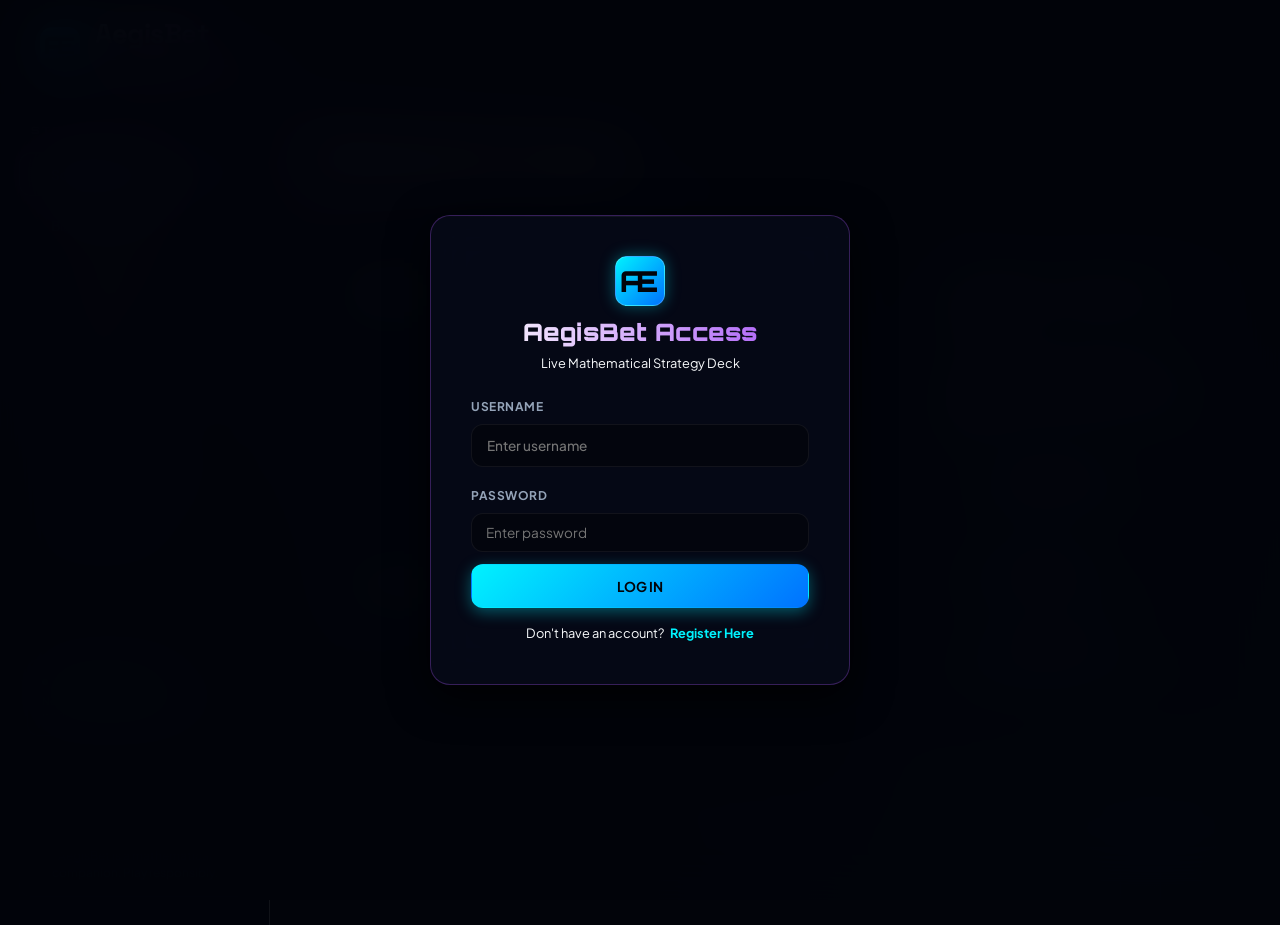
==== commit cb41ff63: "Complete from-scratch re-design: SVG gauges, Canvas roulette spinner, and OCR image overlays" ====
--- a/index.html
+++ b/index.html
@@ -3,18 +3,19 @@
 <head>
   <meta charset="UTF-8">
   <meta name="viewport" content="width=device-width, initial-scale=1.0">
-  <title>AegisBet | Premium Casino Game Strategizer & Win Predictor</title>
+  <title>AegisBet | Premium Full-Stack Casino Strategy Deck</title>
   <meta name="description" content="AI-powered live gambling strategy companion. Upload screenshots or log game state to predict win probabilities and compute mathematically optimal decisions.">
   <link rel="stylesheet" href="style.css">
-  <!-- Chart.js for Progression Trajectory plotting -->
+  <!-- Chart.js for Progression plots -->
   <script src="https://cdn.jsdelivr.net/npm/chart.js"></script>
   <!-- Lucide Icons CDN -->
   <script src="https://unpkg.com/lucide@latest"></script>
 </head>
 <body>
+
   <!-- Glassmorphic Authentication Modal Overlay -->
   <div id="auth-modal" class="auth-modal-overlay">
-    <div class="glass-card auth-card" style="box-shadow: 0 10px 40px rgba(0,0,0,0.8); max-width: 420px; width: 90%; padding: 2.5rem; border-color: rgba(157, 92, 246, 0.3);">
+    <div class="glass-card auth-card" style="border-color: rgba(168, 85, 247, 0.3);">
       <div style="text-align: center; margin-bottom: 1.5rem;">
         <div class="logo-icon" style="margin: 0 auto 0.5rem auto; font-size: 1.8rem; width: 50px; height: 50px;">Æ</div>
         <h2 style="font-family: 'Orbitron', sans-serif; font-weight: 900; background: linear-gradient(to right, #ffffff, #a855f7); -webkit-background-clip: text; -webkit-text-fill-color: transparent;">AegisBet Access</h2>
@@ -29,7 +30,7 @@
         </div>
         <div class="form-group" style="margin-bottom: 0.75rem;">
           <label for="auth-password">Password</label>
-          <input type="password" id="auth-password" required placeholder="Enter password" style="width: 100%; background: rgba(0,0,0,0.3); border: 1px solid var(--glass-border); color: var(--text-main); font-family: inherit; font-size: 0.85rem; padding: 0.65rem 0.85rem; border-radius: var(--radius-sm); outline: none;">
+          <input type="password" id="auth-password" required placeholder="Enter password" style="width: 100%; background: rgba(0,0,0,0.35); border: 1px solid var(--glass-border); color: var(--text-main); font-family: inherit; font-size: 0.85rem; padding: 0.65rem 0.85rem; border-radius: var(--radius-sm); outline: none;">
         </div>
         
         <div id="auth-error-msg" style="color: var(--crimson); font-size: 0.8rem; margin-bottom: 1rem; display: none; font-weight: 600;"></div>
@@ -55,7 +56,7 @@
       </div>
     </div>
     <div class="header-actions">
-      <span id="user-profile-badge" class="badge" style="display: none; background: rgba(157, 92, 246, 0.15); border-color: rgba(157, 92, 246, 0.3); color: #c084fc; font-family: 'Orbitron', sans-serif;">USER: <span id="header-username">GUEST</span></span>
+      <span id="user-profile-badge" class="badge" style="display: none; background: rgba(168, 85, 247, 0.15); border-color: rgba(168, 85, 247, 0.3); color: #c084fc; font-family: 'Orbitron', sans-serif;">USER: <span id="header-username">GUEST</span></span>
       <button class="sound-toggle-btn" id="sound-toggle" title="Mute Sound Effects">
         <i data-lucide="volume-2"></i>
       </button>
@@ -89,7 +90,7 @@
           <li class="nav-item" id="craps-tab" data-target="craps-panel">
             <button><i data-lucide="dices"></i> Craps Odds</button>
           </li>
-           <li class="nav-item" id="custom-tab" data-target="custom-panel">
+          <li class="nav-item" id="custom-tab" data-target="custom-panel">
             <button><i data-lucide="sliders"></i> Custom Sequencer</button>
           </li>
           <li class="nav-item" id="analytics-tab" data-target="analytics-panel">
@@ -98,7 +99,7 @@
         </ul>
       </div>
 
-      <div class="glass-card" style="padding: 0.85rem; margin: 1.5rem 0.5rem 1rem 0.5rem; border-color: rgba(0, 242, 254, 0.15); background: rgba(0, 242, 254, 0.02); border-radius: var(--radius-sm); font-size: 0.75rem; box-shadow: var(--shadow-glow);">
+      <div class="glass-card" style="padding: 0.85rem; margin: 1.5rem 0.5rem 1rem 0.5rem; border-color: rgba(0, 242, 254, 0.15); background: rgba(0, 242, 254, 0.02); border-radius: var(--radius-sm); box-shadow: var(--shadow-glow);">
         <div style="display: flex; align-items: center; gap: 0.5rem; font-weight: 800; color: var(--secondary); margin-bottom: 0.25rem; font-family: 'Orbitron', sans-serif; font-size: 0.7rem;">
           <span class="pulse-primary" style="display: inline-block; width: 6px; height: 6px; background: var(--secondary); border-radius: 50%;"></span>
           AEGIS AI ENGINE
@@ -130,17 +131,20 @@
             <div class="card-title"><i data-lucide="upload-cloud"></i> Drop Zone & Capture Console</div>
             
             <!-- Upload Box -->
-            <div id="vs-dropzone" style="border: 2px dashed rgba(6, 182, 212, 0.4); padding: 3rem; text-align: center; border-radius: var(--radius-lg); background: rgba(6, 182, 212, 0.02); cursor: pointer; transition: var(--transition-normal); margin-bottom: 1.5rem;">
+            <div id="vs-dropzone" style="border: 2px dashed rgba(0, 242, 254, 0.25); padding: 3rem; text-align: center; border-radius: var(--radius-lg); background: rgba(0, 242, 254, 0.01); cursor: pointer; transition: var(--transition-normal); margin-bottom: 1.5rem;">
               <i data-lucide="image" style="width: 48px; height: 48px; color: var(--secondary); margin-bottom: 1rem;"></i>
-              <h3 style="font-family: 'Outfit', sans-serif; margin-bottom: 0.5rem;">Drag & Drop Screenshot here</h3>
+              <h3 style="font-family: 'Space Grotesk', sans-serif; margin-bottom: 0.5rem;">Drag & Drop Screenshot here</h3>
               <p class="text-muted" style="font-size: 0.85rem; margin-bottom: 1.5rem;">Supports JPG, PNG screenshots from any casino client</p>
               <button class="btn btn-cyan" onclick="document.getElementById('vs-file-input').click()">Browse Local Files</button>
               <input type="file" id="vs-file-input" style="display: none;" accept="image/*">
             </div>
 
-            <!-- Preview & Scanning -->
-            <div id="vs-preview-container" style="display: none; position: relative; border-radius: var(--radius-md); overflow: hidden; max-height: 320px; background: #000; border: 1px solid var(--glass-border); margin-bottom: 1.5rem;">
-              <img id="vs-preview-img" src="" style="width: 100%; height: auto; display: block; opacity: 0.7;">
+            <!-- Preview & Scanning Bounding Boxes wrapper -->
+            <div id="vs-preview-container" style="display: none; position: relative; border-radius: var(--radius-md); overflow: hidden; background: #000; border: 1px solid var(--glass-border); margin-bottom: 1.5rem; text-align: center;">
+              <div class="vision-canvas-wrapper">
+                <img id="vs-preview-img" src="" style="max-width: 100%; height: auto; display: block; opacity: 0.7; margin: 0 auto;">
+                <div id="vs-bounding-boxes-overlay" style="position: absolute; top: 0; left: 0; right: 0; bottom: 0; pointer-events: none;"></div>
+              </div>
               <!-- Scanning green line -->
               <div id="vs-scan-overlay" style="display: none; position: absolute; top: 0; left: 0; right: 0; height: 3px; background: var(--secondary); box-shadow: 0 0 12px var(--secondary); animation: scanLine 2s linear infinite;"></div>
             </div>
@@ -240,14 +244,24 @@
               <div class="advisor-desc" id="bj-advice-explanation">Add cards to view the optimal basic strategy decision.</div>
             </div>
 
+            <!-- SVG Radial win dial -->
             <div class="glass-card">
               <div class="card-title"><i data-lucide="activity"></i> Probability HUD</div>
-              <div class="metric-label">Estimated Win Probability</div>
-              <div style="display: flex; align-items: baseline; gap: 0.5rem; margin-top: 0.25rem;">
-                <span class="metric-value value-cyan" id="bj-prob-val">50%</span>
-              </div>
-              <div class="probability-bar-container">
-                <div class="probability-bar" id="bj-prob-bar" style="width: 50%;"></div>
+              <div class="radial-gauge-container">
+                <svg class="radial-gauge-svg">
+                  <defs>
+                    <linearGradient id="gauge-gradient" x1="0%" y1="0%" x2="100%" y2="100%">
+                      <stop offset="0%" stop-color="#8b5cf6" />
+                      <stop offset="100%" stop-color="#00f2fe" />
+                    </linearGradient>
+                  </defs>
+                  <circle class="radial-gauge-bg-ring" cx="70" cy="70" r="45"></circle>
+                  <circle class="radial-gauge-fill-ring" id="bj-gauge-fill" cx="70" cy="70" r="45" style="stroke-dashoffset: 282.7;"></circle>
+                </svg>
+                <div class="radial-gauge-text">
+                  <span class="gauge-pct" id="bj-prob-val">0%</span>
+                  <span class="gauge-label">Win Odds</span>
+                </div>
               </div>
             </div>
 
@@ -341,12 +355,27 @@
               <div class="advisor-desc" id="rt-advice-explanation">Awaiting spin entries.</div>
             </div>
 
+            <!-- Interactive Roulette wheel spin canvas -->
+            <div class="glass-card" style="text-align: center;">
+              <div class="card-title" style="justify-content: center;"><i data-lucide="aperture"></i> Wheel Simulator</div>
+              <div style="position: relative; display: inline-block; margin-bottom: 0.5rem;">
+                <canvas id="roulette-canvas" width="160" height="160" style="display: block; border-radius: 50%; box-shadow: 0 0 15px rgba(0, 242, 254, 0.1); border: 2px solid var(--glass-border);"></canvas>
+              </div>
+              <div id="rt-wheel-result" style="font-family: 'Orbitron', sans-serif; font-size: 0.95rem; font-weight: 700; color: var(--secondary);">Wheel Stopped</div>
+            </div>
+
+            <!-- SVG Radial Win Dial -->
             <div class="glass-card">
               <div class="card-title"><i data-lucide="percent"></i> Win Probability</div>
-              <div class="metric-label">Single Spin Success Rate</div>
-              <span class="metric-value value-cyan" id="rt-prob-val">48.65%</span>
-              <div class="probability-bar-container">
-                <div class="probability-bar" id="rt-prob-bar" style="width: 48%;"></div>
+              <div class="radial-gauge-container">
+                <svg class="radial-gauge-svg">
+                  <circle class="radial-gauge-bg-ring" cx="70" cy="70" r="45"></circle>
+                  <circle class="radial-gauge-fill-ring" id="rt-gauge-fill" cx="70" cy="70" r="45" style="stroke-dashoffset: 144.18;"></circle> <!-- ~49% -->
+                </svg>
+                <div class="radial-gauge-text">
+                  <span class="gauge-pct" id="rt-prob-val">48%</span>
+                  <span class="gauge-label">Spin Odds</span>
+                </div>
               </div>
             </div>
 
@@ -427,6 +456,21 @@
               <div class="advisor-desc" id="bc-advice-explanation">Banker wagers have the lowest mathematical edge.</div>
             </div>
 
+            <!-- SVG Radial Win Dial for Banker -->
+            <div class="glass-card">
+              <div class="card-title"><i data-lucide="percent"></i> Win Probability</div>
+              <div class="radial-gauge-container">
+                <svg class="radial-gauge-svg">
+                  <circle class="radial-gauge-bg-ring" cx="70" cy="70" r="45"></circle>
+                  <circle class="radial-gauge-fill-ring" id="bc-gauge-fill" cx="70" cy="70" r="45" style="stroke-dashoffset: 152.65;"></circle> <!-- ~46% -->
+                </svg>
+                <div class="radial-gauge-text">
+                  <span class="gauge-pct" id="bc-prob-b">46%</span>
+                  <span class="gauge-label">Banker Odds</span>
+                </div>
+              </div>
+            </div>
+
             <!-- Trend Mode -->
             <div class="glass-card">
               <div class="card-title"><i data-lucide="git-branch"></i> Analysis Mode</div>
@@ -440,18 +484,13 @@
             <!-- Live Probability breakdown -->
             <div class="glass-card">
               <div class="card-title"><i data-lucide="bar-chart-2"></i> Shoe Win Shares</div>
-              
-              <div class="info-row">
-                <span style="color:#ef4444; font-weight:700;">Banker Odds</span>
-                <span id="bc-prob-b" class="font-outfit" style="font-weight: 700; color:#ef4444;">46%</span>
-              </div>
-              <div class="info-row">
-                <span style="color:#06b6d4; font-weight:700;">Player Odds</span>
-                <span id="bc-prob-p" class="font-outfit" style="font-weight: 700; color:#06b6d4;">45%</span>
-              </div>
-              <div class="info-row">
-                <span style="color:#10b981; font-weight:700;">Tie Odds</span>
-                <span id="bc-prob-t" class="font-outfit" style="font-weight: 700; color:#10b981;">9%</span>
+              <div class="info-row">
+                <span style="color:var(--crimson); font-weight:700;">Player Odds</span>
+                <span id="bc-prob-p" class="font-outfit" style="font-weight: 700; color:var(--secondary);">45%</span>
+              </div>
+              <div class="info-row">
+                <span style="color:var(--emerald); font-weight:700;">Tie Odds</span>
+                <span id="bc-prob-t" class="font-outfit" style="font-weight: 700; color:var(--emerald);">9%</span>
               </div>
             </div>
 
@@ -562,14 +601,18 @@
               </div>
             </div>
 
-            <!-- Stats -->
+            <!-- SVG Radial Win Dial -->
             <div class="glass-card">
               <div class="card-title"><i data-lucide="bar-chart-3"></i> Simulation Odds</div>
-              
-              <div class="metric-label">Estimated Win Equity</div>
-              <span class="metric-value value-cyan" id="pk-prob-val">0%</span>
-              <div class="probability-bar-container" style="margin-bottom: 1rem;">
-                <div class="probability-bar" id="pk-prob-bar" style="width: 0%;"></div>
+              <div class="radial-gauge-container" style="margin-bottom: 1rem;">
+                <svg class="radial-gauge-svg">
+                  <circle class="radial-gauge-bg-ring" cx="70" cy="70" r="45"></circle>
+                  <circle class="radial-gauge-fill-ring" id="pk-gauge-fill" cx="70" cy="70" r="45" style="stroke-dashoffset: 282.7;"></circle>
+                </svg>
+                <div class="radial-gauge-text">
+                  <span class="gauge-pct" id="pk-prob-val">0%</span>
+                  <span class="gauge-label">Hand Equity</span>
+                </div>
               </div>
 
               <div class="info-row">
@@ -647,12 +690,18 @@
               <div class="advisor-desc" id="cr-advice-explanation">Come-out Phase advice text here.</div>
             </div>
 
+            <!-- SVG Radial Win Dial -->
             <div class="glass-card">
               <div class="card-title"><i data-lucide="activity"></i> Roll Probability</div>
-              <div class="metric-label">Winning Roll Odds</div>
-              <span class="metric-value value-green" id="cr-prob-val">49.3%</span>
-              <div class="probability-bar-container">
-                <div class="probability-bar" id="cr-prob-bar" style="width: 49%;"></div>
+              <div class="radial-gauge-container">
+                <svg class="radial-gauge-svg">
+                  <circle class="radial-gauge-bg-ring" cx="70" cy="70" r="45"></circle>
+                  <circle class="radial-gauge-fill-ring" id="cr-gauge-fill" cx="70" cy="70" r="45" style="stroke-dashoffset: 141.35;"></circle> <!-- ~50% -->
+                </svg>
+                <div class="radial-gauge-text">
+                  <span class="gauge-pct" id="cr-prob-val">49%</span>
+                  <span class="gauge-label">Wager Odds</span>
+                </div>
               </div>
             </div>
 
@@ -728,12 +777,18 @@
               <div class="advisor-desc" id="cs-advice-explanation">Awaiting iterations.</div>
             </div>
 
+            <!-- SVG Radial Win Dial -->
             <div class="glass-card">
               <div class="card-title"><i data-lucide="percent"></i> Win Probability</div>
-              <div class="metric-label">Calculated Win Odds</div>
-              <span class="metric-value value-purple" id="cs-prob-val">50%</span>
-              <div class="probability-bar-container">
-                <div class="probability-bar" id="cs-prob-bar" style="width: 50%;"></div>
+              <div class="radial-gauge-container">
+                <svg class="radial-gauge-svg">
+                  <circle class="radial-gauge-bg-ring" cx="70" cy="70" r="45"></circle>
+                  <circle class="radial-gauge-fill-ring" id="cs-gauge-fill" cx="70" cy="70" r="45" style="stroke-dashoffset: 141.35;"></circle>
+                </svg>
+                <div class="radial-gauge-text">
+                  <span class="gauge-pct" id="cs-prob-val">50%</span>
+                  <span class="gauge-label">Play Odds</span>
+                </div>
               </div>
             </div>
 
@@ -797,7 +852,6 @@
         </div>
       </section>
 
-
     </main>
   </div>
 
--- a/style.css
+++ b/style.css
@@ -1,50 +1,54 @@
-@import url('https://fonts.googleapis.com/css2?family=Plus+Jakarta+Sans:wght@300;400;500;600;700;800&family=Orbitron:wght@500;700;900&family=JetBrains+Mono:wght@400;700&display=swap');
+@import url('https://fonts.googleapis.com/css2?family=Space+Grotesk:wght@400;600;700&family=Plus+Jakarta+Sans:wght@300;400;500;600;700;800&family=Orbitron:wght@500;700;900&family=JetBrains+Mono:wght@400;700&display=swap');
 
 :root {
-  /* Ultra-Premium Cyber Color Palette */
-  --bg-deep: #03060f;
-  --bg-app: #080d1e;
-  --bg-card: rgba(12, 20, 43, 0.6);
-  --bg-panel: rgba(8, 12, 28, 0.85);
+  /* High-end Obsidian Casino Theme variables */
+  --bg-deep: #02040a;
+  --bg-app: #060a16;
+  --bg-card: rgba(8, 12, 28, 0.7);
+  --bg-panel: rgba(4, 8, 20, 0.9);
   
-  --primary: #9d5cf6;
+  --primary: #a855f7;
   --primary-gradient: linear-gradient(135deg, #a855f7 0%, #7c3aed 100%);
-  --primary-glow: rgba(157, 92, 246, 0.35);
+  --primary-glow: rgba(168, 85, 247, 0.35);
   
   --secondary: #00f2fe;
   --secondary-gradient: linear-gradient(135deg, #00f2fe 0%, #0072ff 100%);
   --secondary-glow: rgba(0, 242, 254, 0.35);
   
-  --gold: #ffbe1a;
-  --gold-gradient: linear-gradient(135deg, #ffbe1a 0%, #ff7b00 100%);
-  --gold-glow: rgba(255, 190, 26, 0.3);
+  --gold: #f59e0b;
+  --gold-gradient: linear-gradient(135deg, #fbbf24 0%, #d97706 100%);
+  --gold-glow: rgba(245, 158, 11, 0.3);
   
   --emerald: #10b981;
-  --emerald-gradient: linear-gradient(135deg, #10b981 0%, #059669 100%);
+  --emerald-gradient: linear-gradient(135deg, #34d399 0%, #059669 100%);
   --emerald-glow: rgba(16, 185, 129, 0.25);
   
-  --crimson: #ff3366;
-  --crimson-gradient: linear-gradient(135deg, #ff3366 0%, #cb0a3a 100%);
-  --crimson-glow: rgba(255, 51, 102, 0.3);
-
-  --glass-border: rgba(255, 255, 255, 0.05);
+  --crimson: #f43f5e;
+  --crimson-gradient: linear-gradient(135deg, #ff6b8b 0%, #e11d48 100%);
+  --crimson-glow: rgba(244, 63, 94, 0.35);
+
+  --glass-border: rgba(255, 255, 255, 0.06);
   --glass-highlight: rgba(255, 255, 255, 0.02);
   
-  --text-main: #f1f5f9;
-  --text-muted: #64748b;
+  --text-main: #f8fafc;
   --text-secondary: #94a3b8;
+  --text-muted: #475569;
   
   --radius-xs: 6px;
-  --radius-sm: 10px;
-  --radius-md: 16px;
-  --radius-lg: 24px;
-  --radius-xl: 32px;
+  --radius-sm: 12px;
+  --radius-md: 20px;
+  --radius-lg: 28px;
+  --radius-xl: 40px;
   
-  --shadow-main: 0 8px 32px 0 rgba(0, 0, 0, 0.4);
-  --shadow-glow: 0 0 20px rgba(0, 242, 254, 0.05), 0 0 40px rgba(157, 92, 246, 0.05);
-}
-
-/* Base Settings */
+  --shadow-main: 0 12px 40px 0 rgba(0, 0, 0, 0.6);
+  --shadow-glow: 0 0 30px rgba(0, 242, 254, 0.05), 0 0 50px rgba(168, 85, 247, 0.05);
+  
+  --transition-fast: 0.15s ease;
+  --transition-normal: 0.3s cubic-bezier(0.16, 1, 0.3, 1);
+  --transition-slow: 0.5s cubic-bezier(0.16, 1, 0.3, 1);
+}
+
+/* Base resets */
 * {
   box-sizing: border-box;
   margin: 0;
@@ -56,11 +60,11 @@
   font-family: 'Plus Jakarta Sans', sans-serif;
   background-color: var(--bg-deep);
   background-image: 
-    linear-gradient(rgba(255, 255, 255, 0.01) 1px, transparent 1px),
-    linear-gradient(90deg, rgba(255, 255, 255, 0.01) 1px, transparent 1px),
-    radial-gradient(circle at 0% 0%, rgba(157, 92, 246, 0.12) 0%, transparent 40%),
-    radial-gradient(circle at 100% 100%, rgba(0, 242, 254, 0.1) 0%, transparent 45%);
-  background-size: 32px 32px, 32px 32px, 100% 100%, 100% 100%;
+    linear-gradient(rgba(255, 255, 255, 0.006) 1px, transparent 1px),
+    linear-gradient(90deg, rgba(255, 255, 255, 0.006) 1px, transparent 1px),
+    radial-gradient(circle at 10% 10%, rgba(168, 85, 247, 0.15) 0%, transparent 45%),
+    radial-gradient(circle at 90% 90%, rgba(0, 242, 254, 0.12) 0%, transparent 50%);
+  background-size: 40px 40px, 40px 40px, 100% 100%, 100% 100%;
   background-attachment: fixed;
   color: var(--text-main);
   min-height: 100vh;
@@ -69,7 +73,7 @@
   -webkit-font-smoothing: antialiased;
 }
 
-/* Webkit Scrollbars */
+/* Scrollbars */
 ::-webkit-scrollbar {
   width: 6px;
   height: 6px;
@@ -78,73 +82,71 @@
   background: var(--bg-deep);
 }
 ::-webkit-scrollbar-thumb {
-  background: rgba(255, 255, 255, 0.1);
+  background: rgba(255, 255, 255, 0.08);
   border-radius: var(--radius-xs);
 }
 ::-webkit-scrollbar-thumb:hover {
   background: var(--primary);
 }
 
-/* Layout Header */
+/* Top Premium Header */
 header {
   display: flex;
   justify-content: space-between;
   align-items: center;
-  padding: 1rem 2rem;
-  background: rgba(3, 6, 15, 0.75);
-  backdrop-filter: blur(20px);
-  -webkit-backdrop-filter: blur(20px);
+  padding: 0.9rem 2.5rem;
+  background: rgba(2, 4, 10, 0.85);
+  backdrop-filter: blur(24px);
+  -webkit-backdrop-filter: blur(24px);
   border-bottom: 1px solid var(--glass-border);
   position: sticky;
   top: 0;
   z-index: 100;
-  box-shadow: 0 4px 30px rgba(0,0,0,0.2);
+  box-shadow: 0 4px 30px rgba(0,0,0,0.4);
 }
 
 .logo-container {
   display: flex;
   align-items: center;
-  gap: 0.85rem;
+  gap: 0.95rem;
 }
 
 .logo-icon {
   background: var(--secondary-gradient);
-  width: 38px;
-  height: 38px;
+  width: 40px;
+  height: 40px;
   border-radius: var(--radius-sm);
   display: flex;
   align-items: center;
   justify-content: center;
-  color: #03060f;
-  font-weight: 800;
-  font-size: 1.35rem;
+  color: #02040a;
+  font-weight: 900;
+  font-size: 1.45rem;
   font-family: 'Orbitron', sans-serif;
   box-shadow: 0 0 15px var(--secondary-glow);
-  border: 1px solid rgba(255,255,255,0.2);
-  text-shadow: 0 1px 2px rgba(0,0,0,0.1);
+  border: 1px solid rgba(255, 255, 255, 0.2);
 }
 
 h1.brand-name {
-  font-family: 'Orbitron', sans-serif;
-  font-size: 1.45rem;
-  font-weight: 900;
-  letter-spacing: 0.5px;
-  background: linear-gradient(to right, #ffffff 30%, #a855f7 60%, #00f2fe 100%);
+  font-family: 'Space Grotesk', sans-serif;
+  font-size: 1.7rem;
+  font-weight: 700;
+  letter-spacing: -0.5px;
+  background: linear-gradient(to right, #ffffff, #c084fc, #00f2fe);
   -webkit-background-clip: text;
   -webkit-text-fill-color: transparent;
 }
 
 .badge {
-  background: rgba(0, 242, 254, 0.08);
-  border: 1px solid rgba(0, 242, 254, 0.25);
-  color: var(--secondary);
+  background: rgba(168, 85, 247, 0.1);
+  border: 1px solid rgba(168, 85, 247, 0.3);
+  color: #c084fc;
   padding: 0.15rem 0.5rem;
   border-radius: 4px;
   font-size: 0.65rem;
   font-weight: 700;
   letter-spacing: 0.8px;
   font-family: 'Orbitron', sans-serif;
-  margin-top: 2px;
 }
 
 .header-actions {
@@ -154,7 +156,7 @@
 }
 
 .sound-toggle-btn {
-  background: rgba(255, 255, 255, 0.03);
+  background: rgba(255, 255, 255, 0.02);
   border: 1px solid var(--glass-border);
   color: var(--text-secondary);
   cursor: pointer;
@@ -169,23 +171,22 @@
 
 .sound-toggle-btn:hover {
   color: var(--text-main);
-  background: rgba(255,255,255,0.06);
+  background: rgba(255, 255, 255, 0.05);
   border-color: var(--secondary);
   box-shadow: 0 0 8px var(--secondary-glow);
-  transform: scale(1.05);
-}
-
-/* Sidebar & Grid Container */
+}
+
+/* Sidebar Navigation */
 .dashboard-container {
   display: grid;
-  grid-template-columns: 260px 1fr;
+  grid-template-columns: 270px 1fr;
   min-height: calc(100vh - 70px);
 }
 
 aside {
-  background: rgba(3, 6, 15, 0.4);
+  background: rgba(2, 4, 10, 0.45);
   border-right: 1px solid var(--glass-border);
-  padding: 1.5rem 1rem;
+  padding: 1.75rem 1.2rem;
   display: flex;
   flex-direction: column;
   justify-content: space-between;
@@ -197,7 +198,7 @@
   color: var(--text-muted);
   letter-spacing: 2px;
   font-weight: 800;
-  margin-bottom: 0.75rem;
+  margin-bottom: 0.85rem;
   padding-left: 0.75rem;
   font-family: 'Orbitron', sans-serif;
 }
@@ -206,21 +207,21 @@
   list-style: none;
   display: flex;
   flex-direction: column;
-  gap: 0.35rem;
+  gap: 0.4rem;
 }
 
 .nav-item button {
   width: 100%;
   display: flex;
   align-items: center;
-  gap: 0.85rem;
+  gap: 0.95rem;
   background: transparent;
   border: none;
   color: var(--text-secondary);
   font-family: inherit;
   font-size: 0.85rem;
   font-weight: 600;
-  padding: 0.75rem 0.85rem;
+  padding: 0.8rem 1rem;
   border-radius: var(--radius-sm);
   cursor: pointer;
   text-align: left;
@@ -228,32 +229,22 @@
   border: 1px solid transparent;
 }
 
-.nav-item button i {
-  width: 18px;
-  height: 18px;
-  transition: transform var(--transition-fast);
-}
-
 .nav-item button:hover {
   color: var(--text-main);
   background: rgba(255,255,255,0.02);
-  border-color: rgba(255,255,255,0.03);
-}
-
-.nav-item button:hover i {
-  transform: translateX(2px);
+  border-color: rgba(255,255,255,0.04);
 }
 
 .nav-item.active button {
   color: #fff;
-  background: linear-gradient(135deg, rgba(157, 92, 246, 0.15), rgba(0, 242, 254, 0.05));
-  border: 1px solid rgba(157, 92, 246, 0.3);
+  background: linear-gradient(135deg, rgba(168, 85, 247, 0.18), rgba(0, 242, 254, 0.05));
+  border: 1px solid rgba(168, 85, 247, 0.3);
   box-shadow: inset 0 1px 0 rgba(255, 255, 255, 0.05), var(--shadow-glow);
 }
 
 .nav-item.active button i {
   color: var(--secondary);
-  filter: drop-shadow(0 0 4px var(--secondary-glow));
+  text-shadow: 0 0 6px var(--secondary-glow);
 }
 
 .sidebar-footer {
@@ -267,9 +258,9 @@
   line-height: 1.4;
 }
 
-/* Main Panel Dashboard */
+/* Main Panel Dashboard Layout */
 main {
-  padding: 2rem;
+  padding: 2.25rem 2.5rem;
   overflow-y: auto;
 }
 
@@ -279,11 +270,11 @@
 
 .panel.active {
   display: block;
-  animation: panelSlideUp 0.4s cubic-bezier(0.16, 1, 0.3, 1) forwards;
-}
-
-@keyframes panelSlideUp {
-  from { opacity: 0; transform: translateY(16px); }
+  animation: panelSlideIn var(--transition-normal) forwards;
+}
+
+@keyframes panelSlideIn {
+  from { opacity: 0; transform: translateY(12px); }
   to { opacity: 1; transform: translateY(0); }
 }
 
@@ -299,11 +290,11 @@
 }
 
 .panel-title h2 {
-  font-family: 'Orbitron', sans-serif;
-  font-size: 1.75rem;
-  font-weight: 800;
-  letter-spacing: -0.2px;
-  background: linear-gradient(to right, #fff, #cbd5e1);
+  font-family: 'Space Grotesk', sans-serif;
+  font-size: 1.85rem;
+  font-weight: 700;
+  letter-spacing: -0.3px;
+  background: linear-gradient(to right, #fff, #e2e8f0);
   -webkit-background-clip: text;
   -webkit-text-fill-color: transparent;
 }
@@ -314,10 +305,10 @@
   margin-top: 0.25rem;
 }
 
-/* Glassmorphic Cards & Grids */
+/* Glassmorphic Cards & Grid structures */
 .grid-container {
   display: grid;
-  grid-template-columns: 1.8fr 1fr;
+  grid-template-columns: 2fr 1.15fr;
   gap: 2rem;
   align-items: start;
 }
@@ -327,14 +318,14 @@
   border: 1px solid var(--glass-border);
   border-radius: var(--radius-md);
   box-shadow: var(--shadow-main);
-  padding: 1.75rem;
+  padding: 1.85rem;
   position: relative;
   overflow: hidden;
-  backdrop-filter: blur(20px);
-  -webkit-backdrop-filter: blur(20px);
-}
-
-.glass-card::after {
+  backdrop-filter: blur(24px);
+  -webkit-backdrop-filter: blur(24px);
+}
+
+.glass-card::before {
   content: '';
   position: absolute;
   top: 0;
@@ -349,7 +340,7 @@
   font-size: 0.95rem;
   font-weight: 700;
   letter-spacing: 0.5px;
-  margin-bottom: 1.25rem;
+  margin-bottom: 1.5rem;
   color: var(--text-main);
   display: flex;
   align-items: center;
@@ -362,22 +353,81 @@
   filter: drop-shadow(0 0 4px var(--secondary-glow));
 }
 
-/* Prediction HUD & Stats */
+/* Circular Radial Win Probability Dial */
+.radial-gauge-container {
+  display: flex;
+  flex-direction: column;
+  align-items: center;
+  justify-content: center;
+  padding: 1.25rem 0;
+  position: relative;
+}
+
+.radial-gauge-svg {
+  transform: rotate(-90deg);
+  width: 140px;
+  height: 140px;
+}
+
+.radial-gauge-bg-ring {
+  fill: none;
+  stroke: rgba(255, 255, 255, 0.03);
+  stroke-width: 8;
+}
+
+.radial-gauge-fill-ring {
+  fill: none;
+  stroke: url(#gauge-gradient);
+  stroke-width: 8;
+  stroke-linecap: round;
+  stroke-dasharray: 282.7; /* 2 * PI * r (r=45) */
+  stroke-dashoffset: 141.35; /* Starts at 50% */
+  transition: stroke-dashoffset var(--transition-slow);
+}
+
+.radial-gauge-text {
+  position: absolute;
+  top: 50%;
+  left: 50%;
+  transform: translate(-50%, -55%);
+  display: flex;
+  flex-direction: column;
+  align-items: center;
+}
+
+.gauge-pct {
+  font-family: 'Orbitron', sans-serif;
+  font-size: 2rem;
+  font-weight: 900;
+  color: var(--secondary);
+  text-shadow: 0 0 10px var(--secondary-glow);
+  line-height: 1;
+}
+
+.gauge-label {
+  font-size: 0.6rem;
+  color: var(--text-secondary);
+  text-transform: uppercase;
+  letter-spacing: 1px;
+  margin-top: 0.25rem;
+}
+
+/* Prediction HUD HUD panels */
 .prediction-hud {
   display: flex;
   flex-direction: column;
-  gap: 1.5rem;
+  gap: 1.75rem;
 }
 
 .advisor-banner {
-  background: linear-gradient(135deg, rgba(157, 92, 246, 0.12) 0%, rgba(0, 242, 254, 0.05) 100%);
-  border: 1px solid rgba(157, 92, 246, 0.25);
+  background: linear-gradient(135deg, rgba(168, 85, 247, 0.12) 0%, rgba(0, 242, 254, 0.04) 100%);
+  border: 1px solid rgba(168, 85, 247, 0.25);
   border-radius: var(--radius-md);
-  padding: 1.5rem;
+  padding: 1.75rem;
   text-align: center;
   position: relative;
   overflow: hidden;
-  box-shadow: inset 0 0 15px rgba(157, 92, 246, 0.05), var(--shadow-main);
+  box-shadow: inset 0 0 15px rgba(168, 85, 247, 0.05), var(--shadow-main);
 }
 
 .advisor-banner::before {
@@ -387,7 +437,7 @@
   left: -50%;
   width: 200%;
   height: 200%;
-  background: radial-gradient(circle, rgba(0, 242, 254, 0.03) 0%, transparent 60%);
+  background: radial-gradient(circle, rgba(0, 242, 254, 0.02) 0%, transparent 60%);
   pointer-events: none;
 }
 
@@ -397,80 +447,39 @@
   letter-spacing: 1.5px;
   color: var(--text-muted);
   font-family: 'Orbitron', sans-serif;
-  margin-bottom: 0.5rem;
+  margin-bottom: 0.65rem;
 }
 
 .advisor-choice {
   font-family: 'Orbitron', sans-serif;
-  font-size: 2rem;
+  font-size: 2.15rem;
   font-weight: 900;
   text-transform: uppercase;
   letter-spacing: 1px;
-  margin-bottom: 0.5rem;
+  margin-bottom: 0.65rem;
 }
 
 .advisor-desc {
   font-size: 0.8rem;
   color: var(--text-secondary);
-  line-height: 1.4;
-}
-
-.metric-card {
-  background: rgba(0,0,0,0.2);
-  border: 1px solid rgba(255,255,255,0.02);
-  border-radius: var(--radius-sm);
-  padding: 1rem;
-  display: flex;
-  align-items: center;
-  justify-content: space-between;
-}
-
-.metric-label {
-  font-size: 0.75rem;
-  color: var(--text-secondary);
-  text-transform: uppercase;
-  letter-spacing: 0.8px;
-}
-
-.metric-value {
-  font-family: 'Orbitron', sans-serif;
-  font-size: 2rem;
-  font-weight: 900;
-  line-height: 1;
-}
-
+  line-height: 1.45;
+}
+
+/* Value text utility colors */
 .value-cyan { color: var(--secondary); text-shadow: 0 0 8px var(--secondary-glow); }
 .value-purple { color: var(--primary); text-shadow: 0 0 8px var(--primary-glow); }
 .value-gold { color: var(--gold); text-shadow: 0 0 8px var(--gold-glow); }
 .value-green { color: var(--emerald); text-shadow: 0 0 8px var(--emerald-glow); }
 .value-red { color: var(--crimson); text-shadow: 0 0 8px var(--crimson-glow); }
 
-/* Progress bar win meter */
-.probability-bar-container {
-  background: rgba(0,0,0,0.3);
-  border-radius: 10px;
-  height: 6px;
-  overflow: hidden;
-  margin-top: 0.75rem;
-  border: 1px solid rgba(255,255,255,0.05);
-}
-
-.probability-bar {
-  height: 100%;
-  width: 0%;
-  border-radius: 10px;
-  background: linear-gradient(90deg, var(--crimson), var(--gold), var(--emerald));
-  transition: width var(--transition-slow);
-}
-
-/* Info Data Rows */
+/* Data tables lists */
 .info-row {
   display: flex;
   justify-content: space-between;
   align-items: center;
   font-size: 0.8rem;
   color: var(--text-secondary);
-  padding: 0.65rem 0;
+  padding: 0.75rem 0;
   border-bottom: 1px solid rgba(255, 255, 255, 0.03);
 }
 
@@ -478,7 +487,7 @@
   border-bottom: none;
 }
 
-/* Form controls */
+/* Form Groups */
 .form-group {
   margin-bottom: 1.25rem;
 }
@@ -486,7 +495,7 @@
 .form-row {
   display: grid;
   grid-template-columns: 1fr 1fr;
-  gap: 1.25rem;
+  gap: 1.5rem;
 }
 
 label {
@@ -501,13 +510,13 @@
 
 select, input[type="text"], input[type="number"] {
   width: 100%;
-  background: rgba(0, 0, 0, 0.3);
+  background: rgba(0, 0, 0, 0.35);
   border: 1px solid var(--glass-border);
   color: var(--text-main);
   font-family: inherit;
   font-size: 0.85rem;
   font-weight: 500;
-  padding: 0.65rem 0.85rem;
+  padding: 0.75rem 0.95rem;
   border-radius: var(--radius-sm);
   outline: none;
   transition: var(--transition-fast);
@@ -518,13 +527,13 @@
   box-shadow: 0 0 0 2px var(--secondary-glow);
 }
 
-/* Buttons System */
+/* Interactive Buttons */
 .btn {
   display: inline-flex;
   align-items: center;
   justify-content: center;
-  gap: 0.45rem;
-  padding: 0.65rem 1.25rem;
+  gap: 0.5rem;
+  padding: 0.75rem 1.35rem;
   border-radius: var(--radius-sm);
   font-family: inherit;
   font-size: 0.85rem;
@@ -544,7 +553,7 @@
 
 .btn-primary:hover {
   transform: translateY(-1px);
-  box-shadow: 0 6px 20px rgba(157, 92, 246, 0.5);
+  box-shadow: 0 6px 20px rgba(168, 85, 247, 0.5);
 }
 
 .btn-secondary {
@@ -560,7 +569,7 @@
 
 .btn-cyan {
   background: var(--secondary-gradient);
-  color: #03060f;
+  color: #02040a;
   box-shadow: 0 4px 15px var(--secondary-glow);
 }
 
@@ -577,14 +586,14 @@
 
 .btn-danger:hover {
   transform: translateY(-1px);
-  box-shadow: 0 6px 20px rgba(255, 51, 102, 0.5);
+  box-shadow: 0 6px 20px rgba(244, 63, 94, 0.5);
 }
 
 .btn:active {
   transform: translateY(0);
 }
 
-/* Cyber Holo Playing Card Selector UI */
+/* Visual Playing Card Picker */
 .card-selector {
   display: grid;
   grid-template-columns: repeat(13, 1fr);
@@ -602,13 +611,13 @@
   aspect-ratio: 0.72;
   background: radial-gradient(circle at 50% 50%, #ffffff 0%, #cbd5e1 100%);
   border-radius: var(--radius-xs);
-  color: #03060f;
+  color: #02040a;
   display: flex;
   flex-direction: column;
   justify-content: space-between;
-  padding: 0.25rem 0.35rem;
+  padding: 0.35rem 0.45rem;
   font-weight: 800;
-  font-size: 0.75rem;
+  font-size: 0.8rem;
   cursor: pointer;
   user-select: none;
   transition: var(--transition-normal);
@@ -622,7 +631,7 @@
   position: absolute;
   top: 0; left: 0; right: 0; bottom: 0;
   border-radius: var(--radius-xs);
-  background: linear-gradient(135deg, rgba(255,255,255,0.2) 0%, transparent 50%, rgba(0,0,0,0.05) 100%);
+  background: linear-gradient(135deg, rgba(255,255,255,0.25) 0%, transparent 50%, rgba(0,0,0,0.06) 100%);
   pointer-events: none;
 }
 
@@ -641,10 +650,10 @@
   transform: translateY(-4px);
 }
 
-/* Active Hand Card Displays */
+/* Active Hand Displays */
 .hand-display {
   display: flex;
-  gap: 0.5rem;
+  gap: 0.55rem;
   min-height: 76px;
   padding: 0.65rem;
   background: rgba(0, 0, 0, 0.25);
@@ -658,7 +667,7 @@
   height: 62px;
   background: white;
   border-radius: 4px;
-  color: #03060f;
+  color: #02040a;
   display: flex;
   flex-direction: column;
   justify-content: space-between;
@@ -697,7 +706,7 @@
   to { opacity: 1; transform: translateY(0) rotate(0) scale(1); }
 }
 
-/* Steps progressions card styles */
+/* Step list sequence */
 .step-sequence {
   display: flex;
   flex-direction: column;
@@ -767,9 +776,9 @@
 }
 
 .action-neutral {
-  background: rgba(255, 51, 102, 0.08);
+  background: rgba(244, 63, 94, 0.08);
   color: var(--crimson);
-  border: 1px solid rgba(255, 51, 102, 0.2);
+  border: 1px solid rgba(244, 63, 94, 0.2);
 }
 
 /* Baccarat roadmap specific grid styling */
@@ -813,7 +822,7 @@
 .cell-banker {
   border-color: var(--crimson);
   color: var(--crimson);
-  background: rgba(255, 51, 102, 0.08);
+  background: rgba(244, 63, 94, 0.08);
 }
 
 .cell-player {
@@ -828,7 +837,7 @@
   background: rgba(16, 185, 129, 0.08);
 }
 
-/* Custom developer terminal log console styling */
+/* Console logs terminal styling */
 #vs-console-logs {
   background: #02040a !important;
   border: 1px solid rgba(255,255,255,0.03) !important;
@@ -856,7 +865,23 @@
   box-shadow: 0 0 15px rgba(0, 242, 254, 0.05);
 }
 
-/* Poker CSS felt table overlay details */
+/* Screenshot image overlays */
+.vision-canvas-wrapper {
+  position: relative;
+  display: inline-block;
+  max-width: 100%;
+}
+
+.ocr-bounding-box {
+  position: absolute;
+  border: 2px solid var(--secondary);
+  background: rgba(0, 242, 254, 0.15);
+  box-shadow: 0 0 6px var(--secondary-glow);
+  pointer-events: none;
+  animation: borderPulse 1.5s infinite;
+}
+
+/* Poker CSS felt table details */
 .poker-felt {
   background: radial-gradient(circle at 50% 50%, #0d5c34 0%, #052c18 100%) !important;
   border: 6px solid #23120b !important;
@@ -864,15 +889,36 @@
   box-shadow: inset 0 0 25px rgba(0,0,0,0.9), 0 4px 15px rgba(0,0,0,0.6) !important;
 }
 
-/* Animation utilities */
+/* Glassmorphic login authorization panels */
+.auth-modal-overlay {
+  position: fixed;
+  top: 0; left: 0; right: 0; bottom: 0;
+  background: rgba(2, 4, 10, 0.95);
+  backdrop-filter: blur(28px);
+  -webkit-backdrop-filter: blur(28px);
+  z-index: 9999;
+  display: flex;
+  align-items: center;
+  justify-content: center;
+  transition: opacity var(--transition-normal);
+}
+
+.auth-card {
+  max-width: 420px;
+  width: 90%;
+  padding: 2.5rem;
+  box-shadow: 0 12px 40px rgba(0, 0, 0, 0.8) !important;
+}
+
+/* Animation triggers */
 .pulse-primary {
   animation: bannerPulse 2.5s infinite;
 }
 
 @keyframes bannerPulse {
-  0% { box-shadow: 0 0 0 0 rgba(157, 92, 246, 0.3); }
-  75% { box-shadow: 0 0 0 10px rgba(157, 92, 246, 0); }
-  100% { box-shadow: 0 0 0 0 rgba(157, 92, 246, 0); }
+  0% { box-shadow: 0 0 0 0 rgba(168, 85, 247, 0.3); }
+  75% { box-shadow: 0 0 0 10px rgba(168, 85, 247, 0); }
+  100% { box-shadow: 0 0 0 0 rgba(168, 85, 247, 0); }
 }
 
 @media (max-width: 1024px) {
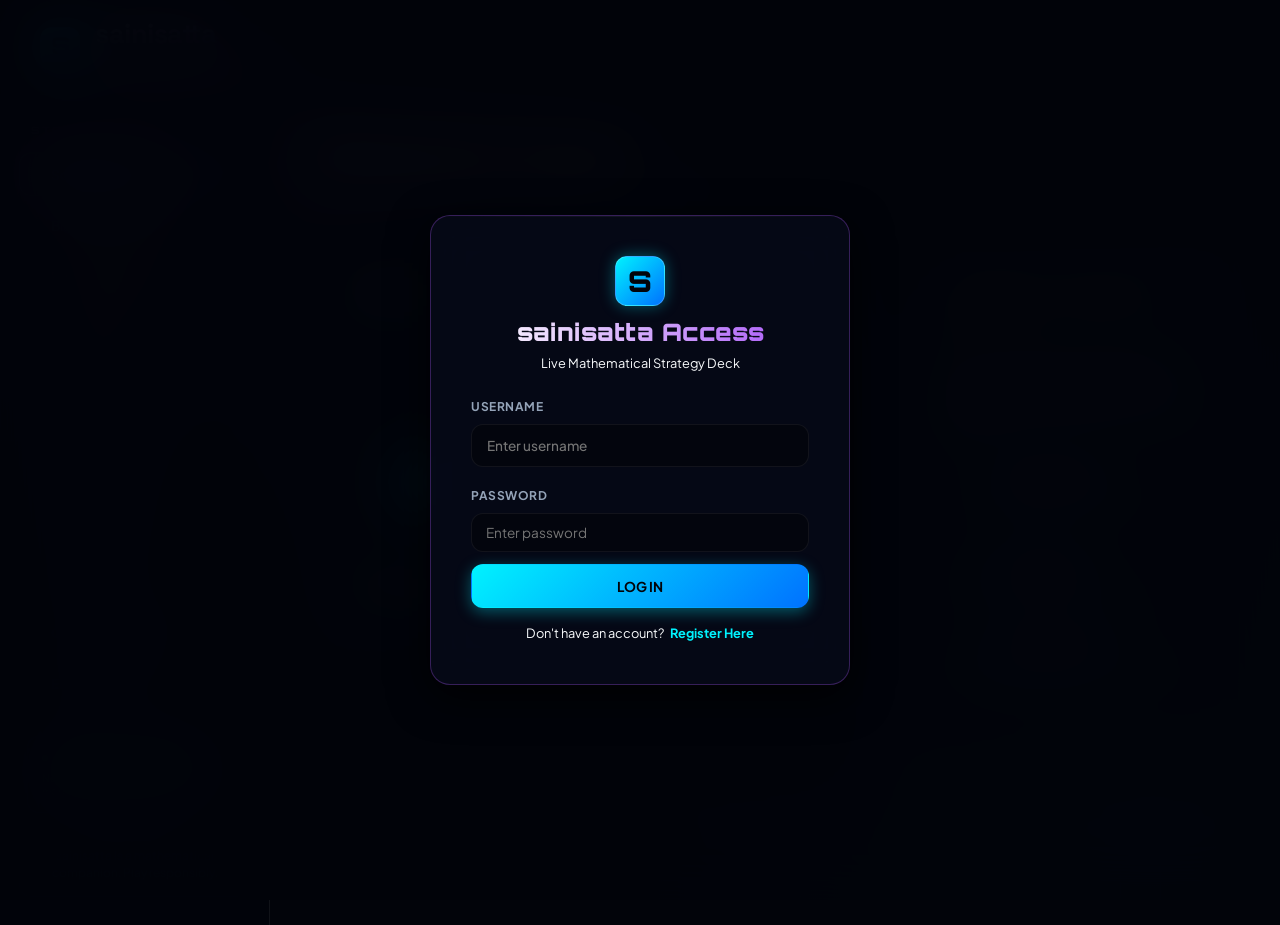
==== commit 4df8d3e5: "feat(ui): Enhance full-stack dashboard with SVG gauges, interactive felt boards & OCR scanner" ====
--- a/index.html
+++ b/index.html
@@ -3,7 +3,7 @@
 <head>
   <meta charset="UTF-8">
   <meta name="viewport" content="width=device-width, initial-scale=1.0">
-  <title>AegisBet | Premium Full-Stack Casino Strategy Deck</title>
+  <title>sainisatta | Premium Full-Stack Casino Strategy Deck</title>
   <meta name="description" content="AI-powered live gambling strategy companion. Upload screenshots or log game state to predict win probabilities and compute mathematically optimal decisions.">
   <link rel="stylesheet" href="style.css">
   <!-- Chart.js for Progression plots -->
@@ -17,8 +17,8 @@
   <div id="auth-modal" class="auth-modal-overlay">
     <div class="glass-card auth-card" style="border-color: rgba(168, 85, 247, 0.3);">
       <div style="text-align: center; margin-bottom: 1.5rem;">
-        <div class="logo-icon" style="margin: 0 auto 0.5rem auto; font-size: 1.8rem; width: 50px; height: 50px;">Æ</div>
-        <h2 style="font-family: 'Orbitron', sans-serif; font-weight: 900; background: linear-gradient(to right, #ffffff, #a855f7); -webkit-background-clip: text; -webkit-text-fill-color: transparent;">AegisBet Access</h2>
+        <div class="logo-icon" style="margin: 0 auto 0.5rem auto; font-size: 1.8rem; width: 50px; height: 50px;">S</div>
+        <h2 style="font-family: 'Orbitron', sans-serif; font-weight: 900; background: linear-gradient(to right, #ffffff, #a855f7); -webkit-background-clip: text; -webkit-text-fill-color: transparent;">sainisatta Access</h2>
         <p class="text-muted" style="font-size: 0.8rem; margin-top: 0.25rem;">Live Mathematical Strategy Deck</p>
       </div>
 
@@ -49,9 +49,9 @@
   <!-- Top Navigation Bar -->
   <header>
     <div class="logo-container">
-      <div class="logo-icon">Æ</div>
+      <div class="logo-icon">S</div>
       <div>
-        <h1 class="brand-name">AegisBet</h1>
+        <h1 class="brand-name">sainisatta</h1>
         <span class="badge">PRO STRATEGIZER V3.0</span>
       </div>
     </div>
@@ -90,6 +90,15 @@
           <li class="nav-item" id="craps-tab" data-target="craps-panel">
             <button><i data-lucide="dices"></i> Craps Odds</button>
           </li>
+          <li class="nav-item" id="mines-tab" data-target="mines-panel">
+            <button><i data-lucide="grid"></i> Mines Board</button>
+          </li>
+          <li class="nav-item" id="limbo-tab" data-target="limbo-panel">
+            <button><i data-lucide="trending-up"></i> Limbo Odds</button>
+          </li>
+          <li class="nav-item" id="crash-tab" data-target="crash-panel">
+            <button><i data-lucide="rocket"></i> Crash Rocket</button>
+          </li>
           <li class="nav-item" id="custom-tab" data-target="custom-panel">
             <button><i data-lucide="sliders"></i> Custom Sequencer</button>
           </li>
@@ -102,13 +111,13 @@
       <div class="glass-card" style="padding: 0.85rem; margin: 1.5rem 0.5rem 1rem 0.5rem; border-color: rgba(0, 242, 254, 0.15); background: rgba(0, 242, 254, 0.02); border-radius: var(--radius-sm); box-shadow: var(--shadow-glow);">
         <div style="display: flex; align-items: center; gap: 0.5rem; font-weight: 800; color: var(--secondary); margin-bottom: 0.25rem; font-family: 'Orbitron', sans-serif; font-size: 0.7rem;">
           <span class="pulse-primary" style="display: inline-block; width: 6px; height: 6px; background: var(--secondary); border-radius: 50%;"></span>
-          AEGIS AI ENGINE
+          SAINISATTA AI ENGINE
         </div>
         <p style="color: var(--text-secondary); font-size: 0.65rem; line-height: 1.3;">Neural layout recognition & EV math models running client-side.</p>
       </div>
 
       <div class="sidebar-footer">
-        <p>AegisBet is a mathematical companion. Play responsibly.</p>
+        <p>sainisatta is a mathematical companion. Play responsibly.</p>
       </div>
     </aside>
 
@@ -131,11 +140,14 @@
             <div class="card-title"><i data-lucide="upload-cloud"></i> Drop Zone & Capture Console</div>
             
             <!-- Upload Box -->
-            <div id="vs-dropzone" style="border: 2px dashed rgba(0, 242, 254, 0.25); padding: 3rem; text-align: center; border-radius: var(--radius-lg); background: rgba(0, 242, 254, 0.01); cursor: pointer; transition: var(--transition-normal); margin-bottom: 1.5rem;">
+            <div id="vs-dropzone" style="border: 2px dashed rgba(0, 242, 254, 0.25) !important; background: rgba(0, 242, 254, 0.01) !important; padding: 3rem; text-align: center; border-radius: var(--radius-lg); cursor: pointer; transition: var(--transition-normal); margin-bottom: 1.5rem;">
               <i data-lucide="image" style="width: 48px; height: 48px; color: var(--secondary); margin-bottom: 1rem;"></i>
               <h3 style="font-family: 'Space Grotesk', sans-serif; margin-bottom: 0.5rem;">Drag & Drop Screenshot here</h3>
               <p class="text-muted" style="font-size: 0.85rem; margin-bottom: 1.5rem;">Supports JPG, PNG screenshots from any casino client</p>
-              <button class="btn btn-cyan" onclick="document.getElementById('vs-file-input').click()">Browse Local Files</button>
+              <div style="display: flex; gap: 0.75rem; justify-content: center; flex-wrap: wrap;">
+                <button class="btn btn-cyan" onclick="document.getElementById('vs-file-input').click()"><i data-lucide="folder-open"></i> Browse Local Files</button>
+                <button class="btn btn-secondary" id="vs-simulate-btn"><i data-lucide="monitor-play"></i> Simulate Demo Capture</button>
+              </div>
               <input type="file" id="vs-file-input" style="display: none;" accept="image/*">
             </div>
 
@@ -242,6 +254,7 @@
               <div class="advisor-label">Optimal Strategy Decision</div>
               <div class="advisor-choice text-cyan" id="bj-advice-choice">Awaiting Cards</div>
               <div class="advisor-desc" id="bj-advice-explanation">Add cards to view the optimal basic strategy decision.</div>
+              <div class="bet-sizing-rec" id="bj-bet-rec"></div>
             </div>
 
             <!-- SVG Radial win dial -->
@@ -281,6 +294,53 @@
               </div>
             </div>
 
+            <!-- Shoe Count Monitor & Hi-Lo Tracking -->
+            <div class="glass-card">
+              <div class="card-title"><i data-lucide="calculator"></i> Shoe Count Monitor</div>
+              <div class="form-group" style="margin-bottom: 1rem;">
+                <label for="bj-shoe-decks">Shoe Decks</label>
+                <select id="bj-shoe-decks" style="padding: 0.4rem 0.6rem; font-size: 0.8rem; height: 34px;">
+                  <option value="1">Single Deck (1)</option>
+                  <option value="2">Double Deck (2)</option>
+                  <option value="4">4 Decks</option>
+                  <option value="6" selected>6 Decks</option>
+                  <option value="8">8 Decks</option>
+                </select>
+              </div>
+              
+              <div class="info-row">
+                <span>Running Count</span>
+                <span id="bj-running-count" class="font-outfit text-cyan" style="font-weight: 700; font-size: 1.1rem;">0</span>
+              </div>
+              <div class="info-row">
+                <span>True Count</span>
+                <span id="bj-true-count" class="font-outfit text-cyan" style="font-weight: 700; font-size: 1.1rem;">0.0</span>
+              </div>
+              <div class="info-row">
+                <span>Shoe Penetration</span>
+                <div style="flex: 1; margin: 0 1rem; height: 6px; background: rgba(255,255,255,0.05); border-radius: 3px; overflow: hidden; position: relative;">
+                  <div id="bj-shoe-penetration-bar" style="width: 0%; height: 100%; background: var(--secondary); transition: width var(--transition-normal);"></div>
+                </div>
+                <span id="bj-shoe-penetration" style="font-size: 0.75rem; color: var(--text-secondary);">0%</span>
+              </div>
+              <div class="info-row">
+                <span>Recommended Bet</span>
+                <span id="bj-bet-multiplier" class="font-outfit text-gold" style="font-weight: 800; text-shadow: 0 0 6px var(--gold-glow);">1x (Base Bet)</span>
+              </div>
+              
+              <label style="margin-top: 1rem; display: block; font-size: 0.7rem;">Quick Log Dealt Card</label>
+              <div style="display: flex; gap: 0.35rem; margin-top: 0.25rem;">
+                <button class="btn btn-secondary" id="bj-log-plus1" style="flex: 1; padding: 0.4rem; font-size: 0.75rem; color: var(--emerald);">+1 (2-6)</button>
+                <button class="btn btn-secondary" id="bj-log-zero" style="flex: 1; padding: 0.4rem; font-size: 0.75rem; color: var(--text-muted);">0 (7-9)</button>
+                <button class="btn btn-secondary" id="bj-log-minus1" style="flex: 1; padding: 0.4rem; font-size: 0.75rem; color: var(--crimson);">-1 (10-A)</button>
+              </div>
+              
+              <div style="display: flex; justify-content: space-between; align-items: center; margin-top: 1rem;">
+                <span class="text-muted" style="font-size: 0.7rem;">Shoe Cards Dealt: <span id="bj-cards-dealt-count">0</span></span>
+                <button class="btn btn-secondary" id="bj-reset-shoe-btn" style="padding: 0.25rem 0.5rem; font-size: 0.7rem;"><i data-lucide="refresh-cw" style="width: 10px; height: 10px;"></i> Reset Shoe</button>
+              </div>
+            </div>
+
           </div>
         </div>
       </section>
@@ -333,10 +393,28 @@
 
             <!-- Spin result logger -->
             <div class="card-title" style="margin-top: 1rem;"><i data-lucide="dice"></i> Log Previous Spin Result</div>
-            <div style="display: flex; gap: 1rem; margin-top: 0.5rem;">
-              <button class="btn btn-cyan" id="rt-win-btn" style="flex: 2; font-size: 1.1rem; height: 50px;">WIN</button>
-              <button class="btn btn-danger" id="rt-loss-btn" style="flex: 2; font-size: 1.1rem; height: 50px;">LOSS</button>
-              <button class="btn btn-secondary" id="rt-undo-btn" style="flex: 1;"><i data-lucide="undo-2"></i> Undo</button>
+            
+            <div class="form-row" style="margin-bottom: 1.25rem;">
+              <div class="form-group" style="margin-bottom: 0;">
+                <label for="rt-bet-placement">Bet Placement Target</label>
+                <select id="rt-bet-placement" style="height: 44px;">
+                  <option value="red">Red (Even Money)</option>
+                  <option value="black">Black (Even Money)</option>
+                  <option value="even">Even (Even Money)</option>
+                  <option value="odd">Odd (Even Money)</option>
+                  <option value="high">High (19-36)</option>
+                  <option value="low">Low (1-18)</option>
+                </select>
+              </div>
+              <div class="form-group" style="align-self: flex-end; margin-bottom: 0;">
+                <button class="btn btn-primary" id="rt-spin-btn" style="width: 100%; height: 44px;"><i data-lucide="play-circle"></i> Spin & Resolve</button>
+              </div>
+            </div>
+
+            <div style="display: flex; gap: 1rem; margin-top: 0.5rem; border-top: 1px dashed rgba(255,255,255,0.05); padding-top: 1rem;">
+              <button class="btn btn-cyan" id="rt-win-btn" style="flex: 2; font-size: 0.95rem; height: 44px;">Manual WIN</button>
+              <button class="btn btn-danger" id="rt-loss-btn" style="flex: 2; font-size: 0.95rem; height: 44px;">Manual LOSS</button>
+              <button class="btn btn-secondary" id="rt-undo-btn" style="flex: 1; height: 44px;"><i data-lucide="undo-2"></i> Undo</button>
             </div>
 
             <!-- Progression History -->
@@ -353,6 +431,7 @@
               <div class="advisor-label">Required Next Bet Wager</div>
               <div class="advisor-choice text-cyan" id="rt-advice-choice">$10.00</div>
               <div class="advisor-desc" id="rt-advice-explanation">Awaiting spin entries.</div>
+              <div class="bet-sizing-rec" id="rt-bet-rec"></div>
             </div>
 
             <!-- Interactive Roulette wheel spin canvas -->
@@ -454,6 +533,7 @@
               <div class="advisor-label">Heuristic Recommendation</div>
               <div class="advisor-choice text-danger" id="bc-advice-choice">Bet Banker</div>
               <div class="advisor-desc" id="bc-advice-explanation">Banker wagers have the lowest mathematical edge.</div>
+              <div class="bet-sizing-rec" id="bc-bet-rec"></div>
             </div>
 
             <!-- SVG Radial Win Dial for Banker -->
@@ -569,6 +649,7 @@
               <div class="advisor-label">Betting Decision Advice</div>
               <div class="advisor-choice text-cyan" id="pk-advice-choice">Awaiting Deck</div>
               <div class="advisor-desc" id="pk-advice-explanation">Run simulation to evaluate hand strength.</div>
+              <div class="bet-sizing-rec" id="pk-bet-rec"></div>
             </div>
 
             <!-- Inputs -->
@@ -627,6 +708,14 @@
                 <span>Pot Odds Limit</span>
                 <span id="pk-stat-potodds" class="font-outfit text-cyan" style="font-weight: 700;">-</span>
               </div>
+              <div class="info-row">
+                <span>Improving Outs</span>
+                <span id="pk-stat-outs" class="font-outfit text-cyan" style="font-weight: 700;">-</span>
+              </div>
+              <div class="info-row" style="flex-direction: column; align-items: flex-start; gap: 0.25rem;">
+                <span style="font-size: 0.75rem; color: var(--text-secondary);">Outs Details</span>
+                <span id="pk-stat-outs-desc" class="text-muted" style="font-size: 0.7rem; line-height: 1.3;">-</span>
+              </div>
             </div>
 
           </div>
@@ -688,6 +777,7 @@
               <div class="advisor-label">Optimal Betting Choice</div>
               <div class="advisor-choice text-success" id="cr-advice-choice">Bet Pass Line</div>
               <div class="advisor-desc" id="cr-advice-explanation">Come-out Phase advice text here.</div>
+              <div class="bet-sizing-rec" id="cr-bet-rec"></div>
             </div>
 
             <!-- SVG Radial Win Dial -->
@@ -717,6 +807,396 @@
       </section>
 
       <!-- ====================================================================
+           MINES STRATEGY PANEL
+           ==================================================================== -->
+      <section class="panel" id="mines-panel">
+        <div class="panel-header">
+          <div class="panel-title">
+            <h2>Mines Strategy Board</h2>
+            <p>Calculate optimal tiles, real-time safety indices, and cash-out multipliers.</p>
+          </div>
+          <button class="btn btn-secondary" id="mn-cashout-btn" disabled><i data-lucide="wallet"></i> Cash Out ($<span id="mn-cashout-val">0.00</span>)</button>
+        </div>
+
+        <div class="grid-container">
+          <!-- Configurations & Interactive Simulator -->
+          <div class="glass-card">
+            <div class="card-title"><i data-lucide="play"></i> Mines Board Simulator</div>
+            
+            <div class="form-row">
+              <div class="form-group">
+                <label for="mn-mines-count">Number of Mines (1 - 24)</label>
+                <input type="number" id="mn-mines-count" value="3" min="1" max="24">
+              </div>
+              <div class="form-group">
+                <label for="mn-bet-amount">Bet Amount ($)</label>
+                <input type="number" id="mn-bet-amount" value="10" min="1">
+              </div>
+            </div>
+
+            <div style="display: flex; gap: 1rem; margin: 1rem 0;">
+              <button class="btn btn-primary" id="mn-start-btn" style="flex: 1;">Start Board</button>
+              <button class="btn btn-secondary" id="mn-reset-btn" style="flex: 1;">Reset</button>
+            </div>
+
+            <!-- Mines 5x5 Grid Container -->
+            <div class="mines-grid-wrapper" style="display: flex; justify-content: center; margin: 1.5rem 0;">
+              <div id="mn-grid" class="mines-grid" style="display: grid; grid-template-columns: repeat(5, 55px); grid-template-rows: repeat(5, 55px); gap: 8px;">
+                <!-- Generated dynamically in JS -->
+              </div>
+            </div>
+            
+            <!-- Strategy Training Terminal -->
+            <div class="card-title" style="margin-top: 1.5rem;"><i data-lucide="cpu"></i> AI Strategy Progression Trainer</div>
+            <div style="display: flex; gap: 1rem; align-items: center; margin-top: 0.5rem;">
+              <button class="btn btn-cyan" id="mn-train-btn" style="flex: 1;">⚡ Train Strategy</button>
+              <div style="flex: 1; font-size: 0.75rem; color: var(--text-secondary);">
+                Simulates 5,000 runs to find the optimal click threshold.
+              </div>
+            </div>
+            <div id="mn-train-results" style="display: none; margin-top: 1rem; padding: 0.75rem; background: rgba(0, 242, 254, 0.05); border: 1px dashed rgba(0, 242, 254, 0.2); border-radius: var(--radius-sm);">
+              <div style="font-size:0.8rem; font-weight:700; color:var(--cyan); margin-bottom:0.25rem;">Training Complete!</div>
+              <div style="font-size:0.75rem; color:var(--text-primary); line-height:1.4;">
+                • Optimal Clicks: <strong id="mn-opt-clicks" class="text-emerald">-</strong> tiles<br>
+                • Optimal Multiplier: <strong id="mn-opt-mult" class="text-gold">-</strong><br>
+                • Expected ROI Win Rate: <strong id="mn-opt-winrate">-</strong>%
+              </div>
+            </div>
+          </div>
+
+          <!-- Predictions & Statistics -->
+          <div class="prediction-hud">
+            <div class="advisor-banner pulse-primary" id="mn-advisor-banner">
+              <div class="advisor-label">Mines Strategy Advice</div>
+              <div class="advisor-choice text-cyan" id="mn-advice-choice">LOW RISK</div>
+              <div class="advisor-desc" id="mn-advice-explanation">Start a new board to initiate mathematical EV calculations.</div>
+              <div class="bet-sizing-rec" id="mn-bet-rec"></div>
+            </div>
+
+            <!-- SVG Win Dial -->
+            <div class="glass-card">
+              <div class="card-title"><i data-lucide="percent"></i> Safety Index (Next Click)</div>
+              <div class="radial-gauge-container">
+                <svg class="radial-gauge-svg">
+                  <circle class="radial-gauge-bg-ring" cx="70" cy="70" r="45"></circle>
+                  <circle class="radial-gauge-fill-ring" id="mn-gauge-fill" cx="70" cy="70" r="45" style="stroke-dashoffset: 282.7;"></circle>
+                </svg>
+                <div class="radial-gauge-text">
+                  <span class="gauge-pct" id="mn-prob-val">100%</span>
+                  <span class="gauge-label">Safe Prob</span>
+                </div>
+              </div>
+            </div>
+
+            <!-- Metrics -->
+            <div class="glass-card">
+              <div class="card-title"><i data-lucide="info"></i> Board Mechanics</div>
+              <div class="info-row">
+                <span>Gems Uncovered</span>
+                <span id="mn-stat-gems" class="font-outfit text-emerald" style="font-weight: 700;">0</span>
+              </div>
+              <div class="info-row">
+                <span>Current Multiplier</span>
+                <span id="mn-stat-mult" class="font-outfit text-gold" style="font-weight: 700;">1.00x</span>
+              </div>
+              <div class="info-row">
+                <span>Next Multiplier</span>
+                <span id="mn-stat-nextmult" class="font-outfit text-purple" style="font-weight: 700;">1.12x</span>
+              </div>
+              <div class="info-row">
+                <span>Kelly Wager Size</span>
+                <span id="mn-stat-kelly" class="font-outfit text-cyan" style="font-weight: 700;">--</span>
+              </div>
+              <div class="info-row" id="mn-rec-row-container" style="border-top: 1px dashed rgba(0, 242, 254, 0.15); padding-top: 0.75rem; margin-top: 0.5rem;">
+                <span style="display:flex; align-items:center; gap:0.25rem;"><i data-lucide="crosshair" style="width:12px; height:12px; color:var(--gold);"></i> AI Target Click</span>
+                <span id="mn-stat-suggested" class="font-outfit text-gold" style="font-weight: 700;">Row: -, Col: -</span>
+              </div>
+            </div>
+          </div>
+        </div>
+        
+        <!-- Training Chart -->
+        <div class="glass-card" style="margin-top: 1.5rem; display: none;" id="mn-chart-card">
+          <div class="card-title"><i data-lucide="line-chart"></i> Optimized Strategy Bankroll Simulation</div>
+          <div style="height: 220px; position: relative;">
+            <canvas id="mn-simulation-chart"></canvas>
+          </div>
+        </div>
+      </section>
+
+      <!-- ====================================================================
+           LIMBO TARGET MECHANICS PANEL
+           ==================================================================== -->
+      <section class="panel" id="limbo-panel">
+        <div class="panel-header">
+          <div class="panel-title">
+            <h2>Limbo Target Mechanics</h2>
+            <p>Track payout odds, configure streak-recovery bets, and run roll simulations.</p>
+          </div>
+          <button class="btn btn-secondary" id="lb-history-clear"><i data-lucide="trash-2"></i> Clear Logs</button>
+        </div>
+
+        <div class="grid-container">
+          <!-- Roll Inputs -->
+          <div class="glass-card">
+            <div class="card-title"><i data-lucide="sliders"></i> Target Settings</div>
+            
+            <div class="form-row">
+              <div class="form-group">
+                <label for="lb-target">Target Multiplier (1.01x - 1000x)</label>
+                <input type="number" id="lb-target" value="2.00" min="1.01" step="0.1">
+              </div>
+              <div class="form-group">
+                <label for="lb-bet">Base Unit Bet ($)</label>
+                <input type="number" id="lb-bet" value="10" min="1">
+              </div>
+            </div>
+
+            <div class="form-row" style="margin-top: 0.5rem;">
+              <div class="form-group">
+                <label for="lb-progression">Loss Progression Strategy</label>
+                <select id="lb-progression">
+                  <option value="sals">Satta Adaptive Limbo Strategizer (SALS)</option>
+                  <option value="recovery">Streak Loss Recovery (Math optimal)</option>
+                  <option value="martingale">Classic Martingale (Double x2)</option>
+                  <option value="constant">Constant Base Bet</option>
+                </select>
+              </div>
+            </div>
+
+            <div style="display: flex; gap: 1rem; margin: 1.5rem 0 0.5rem 0;">
+              <button class="btn btn-primary" id="lb-roll-btn" style="flex: 2; font-size: 1.2rem; height: 50px;">⚡ ROLL MULTIPLIER</button>
+              <button class="btn btn-secondary" id="lb-auto-btn" style="flex: 1;">Auto (10x)</button>
+            </div>
+
+            <!-- Limbo Big Number Ticker -->
+            <div style="display: flex; flex-direction: column; align-items: center; margin: 1rem 0; padding: 1.5rem; background: rgba(255,255,255,0.02); border-radius: var(--radius-md); border: 1px solid rgba(255,255,255,0.05); position: relative;">
+              <!-- Recent Outcomes list like Stake -->
+              <div id="lb-recent-outcomes" style="position: absolute; top: 10px; right: 10px; display: flex; gap: 6px; overflow-x: auto; max-width: 90%;"></div>
+              <div id="lb-ticker" style="font-family: 'Orbitron', sans-serif; font-size: 3rem; font-weight: 800; color: #ffffff; text-shadow: 0 0 10px rgba(255,255,255,0.2); margin-top: 1rem;">1.00x</div>
+            </div>
+
+            <!-- AI Optimizer -->
+            <div class="card-title" style="margin-top: 1.5rem;"><i data-lucide="cpu"></i> AI Strategy Trainer</div>
+            <div style="display: flex; gap: 1rem; align-items: center;">
+              <button class="btn btn-cyan" id="lb-train-btn" style="flex: 1;">⚡ Train Strategy</button>
+              <div style="flex: 1; font-size: 0.75rem; color: var(--text-secondary);">
+                Runs 10,000 Monte Carlo rounds for current target & progression.
+              </div>
+            </div>
+            
+            <div id="lb-train-results" style="display: none; margin-top: 1rem; padding: 0.75rem; background: rgba(0, 242, 254, 0.05); border: 1px dashed rgba(0, 242, 254, 0.2); border-radius: var(--radius-sm);">
+              <div style="font-size:0.8rem; font-weight:700; color:var(--cyan); margin-bottom:0.25rem;">Simulation Yield Results:</div>
+              <div style="font-size:0.75rem; color:var(--text-primary); line-height:1.4;">
+                • Net Profit/Loss: <span id="lb-opt-profit" style="font-weight:700;">-</span><br>
+                • Max Bet Size Hit: <span id="lb-opt-maxbet">-</span><br>
+                • Max Loss Streak: <span id="lb-opt-streak">-</span> rounds
+              </div>
+            </div>
+
+            <!-- Custom Dataset Training -->
+            <div class="card-title" style="margin-top: 1.5rem;"><i data-lucide="database"></i> Train on Custom Dataset</div>
+            <div class="form-group" style="margin-bottom: 0.75rem;">
+              <label for="lb-dataset-input">Paste Roll History (comma-separated multipliers)</label>
+              <textarea id="lb-dataset-input" rows="3" placeholder="e.g. 1.50, 0.98, 12.4, 2.05, 1.80, 5.4, 0.99, 2.1" style="width: 100%; font-family: monospace; background: rgba(0, 0, 0, 0.25); border: 1px solid rgba(255, 255, 255, 0.1); border-radius: var(--radius-sm); color: var(--text-primary); padding: 0.5rem; font-size: 0.75rem; resize: vertical; outline: none; margin-top: 0.25rem;"></textarea>
+            </div>
+            <div style="display: flex; gap: 1rem; align-items: center;">
+              <button class="btn btn-primary" id="lb-import-dataset-btn" style="flex: 1.2; font-size: 0.8rem; height: 36px; padding: 0;">📥 Load & Train</button>
+              <button class="btn btn-secondary" id="lb-clear-dataset-btn" style="flex: 0.8; font-size: 0.8rem; height: 36px; padding: 0;">Reset</button>
+            </div>
+            <div id="lb-dataset-status" style="font-size: 0.72rem; color: var(--text-secondary); margin-top: 0.5rem; line-height: 1.3;">
+              Loaded: 0 rolls. Volatility thresholds trained to default.
+            </div>
+          </div>
+
+          <!-- Strategy Advice -->
+          <div class="prediction-hud">
+            <div class="advisor-banner pulse-primary" id="lb-advisor-banner">
+              <div class="advisor-label">Calculated Next Bet</div>
+              <div class="advisor-choice text-cyan" id="lb-advice-choice">$10.00</div>
+              <div class="advisor-desc" id="lb-advice-explanation">Target is 2.00x. Play recommended streak recovery betting sizes.</div>
+              <div class="bet-sizing-rec" id="lb-bet-rec"></div>
+            </div>
+
+            <!-- SVG Win Dial -->
+            <div class="glass-card">
+              <div class="card-title"><i data-lucide="percent"></i> Win Probability</div>
+              <div class="radial-gauge-container">
+                <svg class="radial-gauge-svg">
+                  <circle class="radial-gauge-bg-ring" cx="70" cy="70" r="45"></circle>
+                  <circle class="radial-gauge-fill-ring" id="lb-gauge-fill" cx="70" cy="70" r="45" style="stroke-dashoffset: 141.35;"></circle>
+                </svg>
+                <div class="radial-gauge-text">
+                  <span class="gauge-pct" id="lb-prob-val">49.5%</span>
+                  <span class="gauge-label">Payout Prob</span>
+                </div>
+              </div>
+            </div>
+
+            <!-- Metrics -->
+            <div class="glass-card">
+              <div class="card-title"><i data-lucide="info"></i> Session Metrics</div>
+              <div class="info-row">
+                <span>Profit / Loss</span>
+                <span id="lb-stat-profit" class="font-outfit text-success" style="font-weight: 700;">$0.00</span>
+              </div>
+              <div class="info-row">
+                <span>Optimal Recovery Bet</span>
+                <span id="lb-stat-recovery" class="font-outfit text-gold" style="font-weight: 700;">$10.00</span>
+              </div>
+              <div class="info-row">
+                <span>Current Loss Streak</span>
+                <span id="lb-stat-streak" class="font-outfit text-purple" style="font-weight: 700;">0</span>
+              </div>
+              <div class="info-row" style="border-top: 1px dashed rgba(0, 242, 254, 0.15); padding-top: 0.75rem; margin-top: 0.5rem;">
+                <span style="display:flex; align-items:center; gap:0.25rem;"><i data-lucide="trending-up" style="width:12px; height:12px; color:var(--cyan);"></i> Volatility Std Dev</span>
+                <span id="lb-stat-volatility" class="font-outfit text-cyan" style="font-weight: 700;">0.00</span>
+              </div>
+              <div class="info-row">
+                <span style="display:flex; align-items:center; gap:0.25rem;"><i data-lucide="target" style="width:12px; height:12px; color:var(--gold);"></i> AI Target Multiplier</span>
+                <span id="lb-stat-aitarget" class="font-outfit text-gold" style="font-weight: 700;">1.80x</span>
+              </div>
+              <div class="info-row">
+                <span style="display:flex; align-items:center; gap:0.25rem;"><i data-lucide="wallet" style="width:12px; height:12px; color:var(--primary);"></i> Capital Sizing Wager</span>
+                <span id="lb-stat-capitalsize" class="font-outfit text-purple" style="font-weight: 700;">HIGH CAPITAL</span>
+              </div>
+            </div>
+          </div>
+        </div>
+
+        <!-- History & Chart -->
+        <div style="display: grid; grid-template-columns: 1fr 2fr; gap: 1.5rem; margin-top: 1.5rem;">
+          <div class="glass-card">
+            <div class="card-title"><i data-lucide="history"></i> Roll Ledger</div>
+            <div id="lb-history-list" class="step-sequence" style="max-height: 220px; overflow-y: auto;">
+              <!-- Dynamic items -->
+            </div>
+          </div>
+          <div class="glass-card" style="display: none;" id="lb-chart-card">
+            <div class="card-title"><i data-lucide="line-chart"></i> Target Bankroll Trend Analysis</div>
+            <div style="height: 220px; position: relative;">
+              <canvas id="lb-simulation-chart"></canvas>
+            </div>
+          </div>
+        </div>
+      </section>
+
+      <!-- ====================================================================
+           CRASH ROCKET PREDICTOR PANEL
+           ==================================================================== -->
+      <section class="panel" id="crash-panel">
+        <div class="panel-header">
+          <div class="panel-title">
+            <h2>Crash Rocket Predictor</h2>
+            <p>Simulate exponential rocket ascents, model realtime crash hazards, and cash out safely.</p>
+          </div>
+          <div style="display: flex; gap: 0.5rem;">
+            <button class="btn btn-cyan" id="crsh-start-btn">Start Rocket</button>
+            <button class="btn btn-danger" id="crsh-cashout-btn" disabled>CASH OUT</button>
+          </div>
+        </div>
+
+        <div class="grid-container">
+          <!-- Interactive Rocket Canvas Simulator -->
+          <div class="glass-card">
+            <div class="card-title"><i data-lucide="rocket"></i> Flight Path Simulator</div>
+            <div style="position: relative; width: 100%; height: 260px; background: rgba(0, 0, 0, 0.2); border-radius: var(--radius-sm); border: 1px solid rgba(255,255,255,0.05); overflow: hidden;">
+              <canvas id="crsh-canvas" width="450" height="260" style="display: block; width: 100%; height: 100%;"></canvas>
+            </div>
+            
+            <div class="form-row" style="margin-top: 1rem;">
+              <div class="form-group">
+                <label for="crsh-bet">Wager Size ($)</label>
+                <input type="number" id="crsh-bet" value="10" min="1">
+              </div>
+              <div class="form-group">
+                <label for="crsh-auto-cash">Auto Cash Out Multiplier</label>
+                <input type="number" id="crsh-auto-cash" value="2.00" min="1.01" step="0.1">
+              </div>
+            </div>
+          </div>
+
+          <!-- Deep AI Training & Prediction -->
+          <div class="prediction-hud">
+            <div class="advisor-banner pulse-primary" id="crsh-advisor-banner">
+              <div class="advisor-label">Markov-Chain Risk Indicator</div>
+              <div class="advisor-choice text-cyan" id="crsh-advice-choice">AWAITING ROUND</div>
+              <div class="advisor-desc" id="crsh-advice-explanation">Press Start Rocket to test crash predictions.</div>
+              <div class="bet-sizing-rec" id="crsh-bet-rec"></div>
+            </div>
+
+            <!-- SVG Win Dial -->
+            <div class="glass-card">
+              <div class="card-title"><i data-lucide="percent"></i> Live Safety Probability</div>
+              <div class="radial-gauge-container">
+                <svg class="radial-gauge-svg">
+                  <circle class="radial-gauge-bg-ring" cx="70" cy="70" r="45"></circle>
+                  <circle class="radial-gauge-fill-ring" id="crsh-gauge-fill" cx="70" cy="70" r="45" style="stroke-dashoffset: 282.7;"></circle>
+                </svg>
+                <div class="radial-gauge-text">
+                  <span class="gauge-pct" id="crsh-prob-val">--%</span>
+                  <span class="gauge-label">Reaches Target</span>
+                </div>
+              </div>
+            </div>
+
+            <!-- Risk Matrix & Statistics -->
+            <div class="glass-card">
+              <div class="card-title"><i data-lucide="activity"></i> Probability Matrix</div>
+              <div class="info-row">
+                <span>Bust Prob (<1.3x)</span>
+                <span id="crsh-prob-bust" class="font-outfit text-crimson" style="font-weight: 700;">--%</span>
+              </div>
+              <div class="info-row">
+                <span>Low Run (1.3-2x)</span>
+                <span id="crsh-prob-low" class="font-outfit text-purple" style="font-weight: 700;">--%</span>
+              </div>
+              <div class="info-row">
+                <span>Medium Run (2-5x)</span>
+                <span id="crsh-prob-medium" class="font-outfit text-cyan" style="font-weight: 700;">--%</span>
+              </div>
+              <div class="info-row">
+                <span>High Run (>5x)</span>
+                <span id="crsh-prob-high" class="font-outfit text-emerald" style="font-weight: 700;">--%</span>
+              </div>
+            </div>
+          </div>
+        </div>
+
+        <!-- Strategy training simulation & history -->
+        <div style="display: grid; grid-template-columns: 1fr 2fr; gap: 1.5rem; margin-top: 1.5rem;">
+          <div class="glass-card">
+            <!-- Simulator settings & actions -->
+            <div class="card-title"><i data-lucide="history"></i> Flight Ledger</div>
+            <div id="crsh-history-list" class="step-sequence" style="max-height: 220px; overflow-y: auto;">
+              <!-- Past rounds -->
+            </div>
+          </div>
+          
+          <div class="glass-card">
+            <div class="card-title"><i data-lucide="cpu"></i> AI Auto-Cashout Strategy Optimizer</div>
+            <div style="display: flex; gap: 1rem; align-items: center; margin-bottom: 1rem;">
+              <button class="btn btn-cyan" id="crsh-train-btn" style="flex: 1;">⚡ Train Strategy</button>
+              <div style="flex: 2; font-size: 0.75rem; color: var(--text-secondary);">
+                Runs 5,000 Monte Carlo simulations at different targets to find the best expected ROI.
+              </div>
+            </div>
+            <div id="crsh-train-results" style="display: none; margin-bottom: 1rem; padding: 0.75rem; background: rgba(0, 242, 254, 0.05); border: 1px dashed rgba(0, 242, 254, 0.2); border-radius: var(--radius-sm);">
+              <div style="font-size:0.8rem; font-weight:700; color:var(--cyan); margin-bottom:0.25rem;">Simulation Yield Results:</div>
+              <div style="font-size:0.75rem; color:var(--text-primary); line-height:1.4;">
+                • Recommended Auto-Cashout Multiplier: <strong id="crsh-opt-mult" class="text-gold">-</strong><br>
+                • Estimated Win Rate: <span id="crsh-opt-winrate">-</span>%<br>
+                • Expected Profit over 5,000 Rounds: <span id="crsh-opt-profit" style="font-weight:700;" class="text-emerald">-</span>
+              </div>
+            </div>
+            <div style="height: 180px; position: relative; display: none;" id="crsh-chart-card">
+              <canvas id="crsh-simulation-chart"></canvas>
+            </div>
+          </div>
+        </div>
+      </section>
+
+      <!-- ====================================================================
            CUSTOM PROGRESSION SEQUENCER PANEL
            ==================================================================== -->
       <section class="panel" id="custom-panel">
@@ -775,6 +1255,7 @@
               <div class="advisor-label">Calculated Next Bet</div>
               <div class="advisor-choice text-purple" id="cs-advice-choice">$10.00</div>
               <div class="advisor-desc" id="cs-advice-explanation">Awaiting iterations.</div>
+              <div class="bet-sizing-rec" id="cs-bet-rec"></div>
             </div>
 
             <!-- SVG Radial Win Dial -->
@@ -849,6 +1330,12 @@
                </div>
             </div>
           </div>
+          <div class="glass-card">
+            <div class="card-title text-purple"><i data-lucide="brain"></i> Live Neural Net Status</div>
+            <div id="analytics-nn-list" class="step-sequence" style="max-height: 280px; overflow-y: auto;">
+              <!-- Dynamically populated -->
+            </div>
+          </div>
         </div>
       </section>
 
@@ -856,11 +1343,15 @@
   </div>
 
   <!-- Engines and Core Application -->
+  <script src="js/ai_predictor.js"></script>
   <script src="js/blackjack.js"></script>
   <script src="js/roulette.js"></script>
   <script src="js/baccarat.js"></script>
   <script src="js/poker.js"></script>
   <script src="js/craps.js"></script>
+  <script src="js/mines.js"></script>
+  <script src="js/limbo.js"></script>
+  <script src="js/crash.js"></script>
   <script src="js/vision.js"></script>
   <script src="app.js"></script>
 </body>
--- a/style.css
+++ b/style.css
@@ -933,3 +933,128 @@
     display: none;
   }
 }
+
+@keyframes borderPulse {
+  0% { opacity: 0.6; box-shadow: 0 0 2px var(--secondary-glow); }
+  50% { opacity: 1.0; box-shadow: 0 0 12px var(--secondary-glow); }
+  100% { opacity: 0.6; box-shadow: 0 0 2px var(--secondary-glow); }
+}
+
+/* Mines Simulator Styling */
+.mines-grid {
+  user-select: none;
+}
+
+.mine-tile {
+  background: rgba(255, 255, 255, 0.02);
+  border: 1px solid var(--glass-border);
+  border-radius: var(--radius-xs);
+  display: flex;
+  align-items: center;
+  justify-content: center;
+  font-size: 1.5rem;
+  cursor: pointer;
+  transition: all var(--transition-normal);
+  color: var(--text-muted);
+  box-shadow: inset 0 0 8px rgba(255,255,255,0.01);
+}
+
+.mine-tile.ai-recommended:not(.revealed) {
+  border-color: var(--gold) !important;
+  box-shadow: 0 0 12px var(--gold-glow), inset 0 0 8px rgba(251, 191, 36, 0.1) !important;
+  transform: scale(1.03);
+  background: rgba(251, 191, 36, 0.02) !important;
+}
+
+.mine-tile:hover:not(.revealed) {
+  background: rgba(0, 242, 254, 0.05);
+  border-color: rgba(0, 242, 254, 0.3);
+  box-shadow: 0 0 10px rgba(0, 242, 254, 0.15);
+  transform: scale(1.04);
+}
+
+.mine-tile.revealed {
+  cursor: default;
+  background: rgba(0, 0, 0, 0.35);
+  transform: scale(0.95);
+}
+
+.mine-tile.revealed.diamond {
+  border-color: var(--emerald);
+  color: var(--emerald);
+  background: rgba(16, 185, 129, 0.1);
+  box-shadow: 0 0 15px rgba(16, 185, 129, 0.2);
+  animation: popGem 0.25s cubic-bezier(0.175, 0.885, 0.32, 1.275) forwards;
+}
+
+.mine-tile.revealed.mine {
+  border-color: var(--crimson);
+  color: var(--crimson);
+  background: rgba(244, 63, 94, 0.15);
+  box-shadow: 0 0 20px rgba(244, 63, 94, 0.35);
+  animation: shakeExplode 0.3s ease-in-out;
+}
+
+@keyframes popGem {
+  from { transform: scale(0.6); opacity: 0; }
+  to { transform: scale(0.95); opacity: 1; }
+}
+
+@keyframes shakeExplode {
+  0%, 100% { transform: scale(0.95) translateX(0); }
+  20%, 60% { transform: scale(0.95) translateX(-4px); }
+  40%, 80% { transform: scale(0.95) translateX(4px); }
+}
+
+/* Limbo Ticker Animations */
+.ticker-win {
+  color: #10b981 !important;
+  text-shadow: 0 0 20px rgba(16, 185, 129, 0.6) !important;
+  animation: bounceScale 0.3s ease-out;
+}
+
+.ticker-loss {
+  color: #f43f5e !important;
+  text-shadow: 0 0 20px rgba(244, 63, 94, 0.5) !important;
+}
+
+@keyframes bounceScale {
+  0% { transform: scale(0.9); }
+  50% { transform: scale(1.1); }
+  100% { transform: scale(1); }
+}
+
+/* Wager Sizing Advisor HUD styling */
+.bet-sizing-rec {
+  margin-top: 0.85rem;
+  padding-top: 0.85rem;
+  border-top: 1px dashed rgba(255, 255, 255, 0.08);
+  font-family: 'Orbitron', sans-serif;
+  font-size: 0.8rem;
+  font-weight: 800;
+  letter-spacing: 0.8px;
+  text-transform: uppercase;
+  display: flex;
+  align-items: center;
+  justify-content: center;
+  gap: 0.35rem;
+}
+
+/* Text color helpers */
+.text-emerald {
+  color: #10b981 !important;
+}
+.text-crimson {
+  color: #f43f5e !important;
+}
+.text-cyan {
+  color: #00f2fe !important;
+}
+.text-gold {
+  color: #f59e0b !important;
+}
+.text-purple {
+  color: #a855f7 !important;
+}
+
+
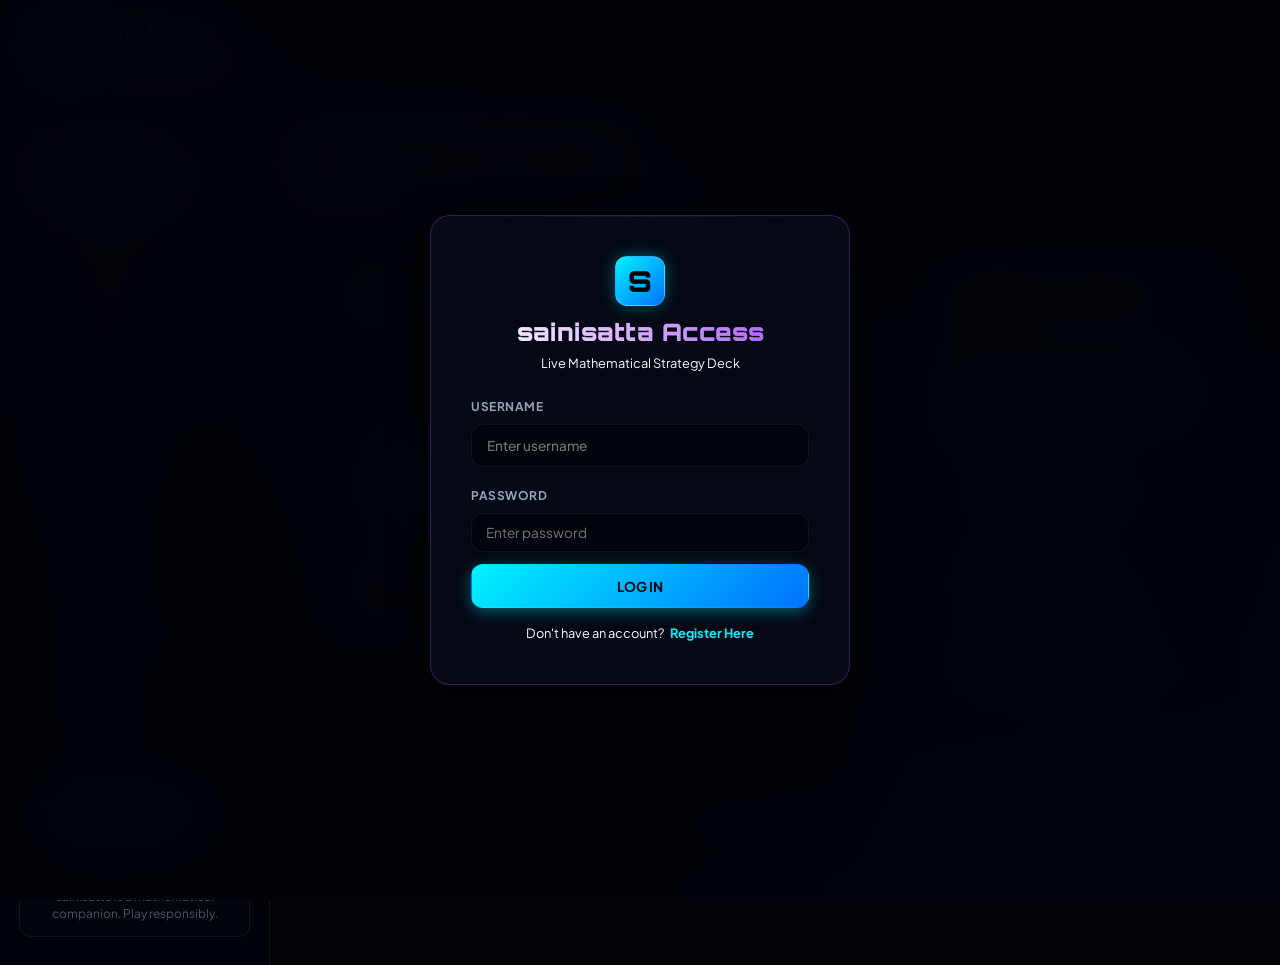
==== commit fc7aa78a: "feat(bankroll): Add Kelly Criterion & Monte Carlo Risk of Ruin engine with interactive UI" ====
--- a/index.html
+++ b/index.html
@@ -102,6 +102,9 @@
           <li class="nav-item" id="custom-tab" data-target="custom-panel">
             <button><i data-lucide="sliders"></i> Custom Sequencer</button>
           </li>
+          <li class="nav-item" id="bankroll-tab" data-target="bankroll-panel">
+            <button><i data-lucide="calculator"></i> Kelly & Bankroll</button>
+          </li>
           <li class="nav-item" id="analytics-tab" data-target="analytics-panel">
             <button><i data-lucide="bar-chart-2"></i> Engine Analytics</button>
           </li>
@@ -1337,6 +1340,126 @@
             </div>
           </div>
         </div>
+      <!-- ====================================================================
+           KELLY CRITERION & BANKROLL SIMULATOR PANEL
+           ==================================================================== -->
+      <section class="panel" id="bankroll-panel">
+        <div class="panel-header">
+          <div class="panel-title">
+            <h2>Kelly Criterion & Bankroll Risk Simulator</h2>
+            <p>Calculate mathematically optimal stake sizes, estimate Risk of Ruin, and run Monte Carlo multi-path trajectory simulations.</p>
+          </div>
+        </div>
+
+        <div class="grid-container">
+          <!-- Left Column: Inputs & Controls -->
+          <div class="glass-card">
+            <div class="card-title text-cyan"><i data-lucide="sliders"></i> Bankroll & Strategy Parameters</div>
+
+            <div style="display: grid; grid-template-columns: 1fr 1fr; gap: 0.75rem; margin-bottom: 0.75rem;">
+              <div class="form-group">
+                <label for="bk-bankroll">Current Bankroll ($)</label>
+                <input type="number" id="bk-bankroll" value="1000" min="10" step="10">
+              </div>
+              <div class="form-group">
+                <label for="bk-win-prob">Win Probability (%)</label>
+                <input type="number" id="bk-win-prob" value="51.5" min="0.1" max="99.9" step="0.1">
+              </div>
+            </div>
+
+            <div style="display: grid; grid-template-columns: 1fr 1fr; gap: 0.75rem; margin-bottom: 0.75rem;">
+              <div class="form-group">
+                <label for="bk-odds">Payout Multiplier (Decimal)</label>
+                <input type="number" id="bk-odds" value="2.00" min="1.01" max="100" step="0.05">
+              </div>
+              <div class="form-group">
+                <label for="bk-fraction">Kelly Fraction</label>
+                <select id="bk-fraction" style="width: 100%; background: rgba(0,0,0,0.35); border: 1px solid var(--glass-border); color: var(--text-main); font-family: inherit; font-size: 0.85rem; padding: 0.65rem 0.85rem; border-radius: var(--radius-sm); outline: none;">
+                  <option value="1.0">Full Kelly (Aggressive)</option>
+                  <option value="0.5" selected>Half Kelly (Recommended)</option>
+                  <option value="0.25">Quarter Kelly (Conservative)</option>
+                  <option value="0.125">Eighth Kelly (Ultra Safe)</option>
+                </select>
+              </div>
+            </div>
+
+            <div style="display: grid; grid-template-columns: 1fr 1fr; gap: 0.75rem; margin-bottom: 1rem;">
+              <div class="form-group">
+                <label for="bk-take-profit">Take Profit Target ($)</label>
+                <input type="number" id="bk-take-profit" value="2000" min="50" step="50">
+              </div>
+              <div class="form-group">
+                <label for="bk-stop-loss">Stop Loss Floor ($)</label>
+                <input type="number" id="bk-stop-loss" value="250" min="0" step="25">
+              </div>
+            </div>
+
+            <div style="display: grid; grid-template-columns: 1fr 1fr; gap: 0.75rem; margin-bottom: 1rem;">
+              <div class="form-group">
+                <label for="bk-num-bets">Horizon (Bets)</label>
+                <input type="number" id="bk-num-bets" value="120" min="10" max="500" step="10">
+              </div>
+              <div class="form-group">
+                <label for="bk-num-sims">Simulations</label>
+                <input type="number" id="bk-num-sims" value="500" min="100" max="2000" step="100">
+              </div>
+            </div>
+
+            <div style="margin-bottom: 1rem;">
+              <label style="font-size: 0.75rem; color: var(--text-secondary); margin-bottom: 0.4rem; display: block;">Quick Presets</label>
+              <div style="display: flex; gap: 0.4rem; flex-wrap: wrap;">
+                <button class="btn btn-secondary bk-preset-btn" data-prob="51.5" data-odds="2.00" data-fraction="0.5" style="padding: 0.35rem 0.65rem; font-size: 0.75rem;">Blackjack +2 EV</button>
+                <button class="btn btn-secondary bk-preset-btn" data-prob="48.65" data-odds="2.00" data-fraction="0.25" style="padding: 0.35rem 0.65rem; font-size: 0.75rem;">Roulette Red</button>
+                <button class="btn btn-secondary bk-preset-btn" data-prob="49.5" data-odds="2.00" data-fraction="0.5" style="padding: 0.35rem 0.65rem; font-size: 0.75rem;">Limbo 2.0x</button>
+                <button class="btn btn-secondary bk-preset-btn" data-prob="9.9" data-odds="10.00" data-fraction="0.25" style="padding: 0.35rem 0.65rem; font-size: 0.75rem;">Limbo 10x</button>
+              </div>
+            </div>
+
+            <button class="btn btn-cyan" id="bk-run-sim-btn" style="width: 100%; height: 44px;"><i data-lucide="play"></i> RUN MONTE CARLO SIMULATION</button>
+          </div>
+
+          <!-- Right Column: Results & Interactive Canvas -->
+          <div class="glass-card">
+            <div class="card-title text-purple"><i data-lucide="activity"></i> Mathematical Edge & Trajectory HUD</div>
+
+            <!-- Key Metrics Grid -->
+            <div style="display: grid; grid-template-columns: repeat(auto-fit, minmax(130px, 1fr)); gap: 0.6rem; margin-bottom: 1rem;">
+              <div class="glass-card" style="padding: 0.65rem; text-align: center; background: rgba(0, 242, 254, 0.05); border-color: rgba(0, 242, 254, 0.2);">
+                <span class="text-secondary" style="font-size: 0.7rem; display: block;">Recommended Stake</span>
+                <span id="bk-res-stake" class="text-cyan" style="font-size: 1.15rem; font-weight: 800; font-family: 'Orbitron', sans-serif;">$15.00</span>
+                <span id="bk-res-stake-pct" class="text-muted" style="font-size: 0.68rem; display: block;">1.50% Bankroll</span>
+              </div>
+              <div class="glass-card" style="padding: 0.65rem; text-align: center; background: rgba(168, 85, 247, 0.05); border-color: rgba(168, 85, 247, 0.2);">
+                <span class="text-secondary" style="font-size: 0.7rem; display: block;">Expected Value (EV)</span>
+                <span id="bk-res-ev" class="text-purple" style="font-size: 1.15rem; font-weight: 800; font-family: 'Orbitron', sans-serif;">+3.00%</span>
+                <span id="bk-res-ev-badge" class="badge" style="display: inline-block; font-size: 0.6rem; padding: 2px 6px; margin-top: 2px;">POSITIVE EV</span>
+              </div>
+              <div class="glass-card" style="padding: 0.65rem; text-align: center; background: rgba(244, 63, 94, 0.05); border-color: rgba(244, 63, 94, 0.2);">
+                <span class="text-secondary" style="font-size: 0.7rem; display: block;">Risk of Ruin</span>
+                <span id="bk-res-ror" class="text-crimson" style="font-size: 1.15rem; font-weight: 800; font-family: 'Orbitron', sans-serif;">2.4%</span>
+                <span class="text-muted" style="font-size: 0.68rem; display: block;">Empirical Simulation</span>
+              </div>
+              <div class="glass-card" style="padding: 0.65rem; text-align: center; background: rgba(16, 185, 129, 0.05); border-color: rgba(16, 185, 129, 0.2);">
+                <span class="text-secondary" style="font-size: 0.7rem; display: block;">Take-Profit Hit Rate</span>
+                <span id="bk-res-tp-rate" class="text-emerald" style="font-size: 1.15rem; font-weight: 800; font-family: 'Orbitron', sans-serif;">68.2%</span>
+                <span class="text-muted" style="font-size: 0.68rem; display: block;">Within Horizon</span>
+              </div>
+            </div>
+
+            <!-- Simulation Canvas -->
+            <div style="position: relative; border-radius: var(--radius-sm); overflow: hidden; margin-bottom: 0.75rem;">
+              <canvas id="bankroll-sim-canvas" width="650" height="260" style="width: 100%; height: 260px; display: block;"></canvas>
+            </div>
+
+            <!-- Summary Footnote -->
+            <div style="display: flex; justify-content: space-between; font-size: 0.75rem; color: var(--text-secondary); padding: 0.25rem 0.5rem;">
+              <span>Median Ending: <strong id="bk-res-median" class="text-cyan">$1,280</strong></span>
+              <span>10th Percentile: <strong id="bk-res-p10" class="text-crimson">$740</strong></span>
+              <span>90th Percentile: <strong id="bk-res-p90" class="text-emerald">$1,960</strong></span>
+              <span>Max Drawdown: <strong id="bk-res-drawdown" class="text-gold">18.5%</strong></span>
+            </div>
+          </div>
+        </div>
       </section>
 
     </main>
@@ -1353,6 +1476,7 @@
   <script src="js/limbo.js"></script>
   <script src="js/crash.js"></script>
   <script src="js/vision.js"></script>
+  <script src="js/bankroll.js"></script>
   <script src="app.js"></script>
 </body>
 </html>
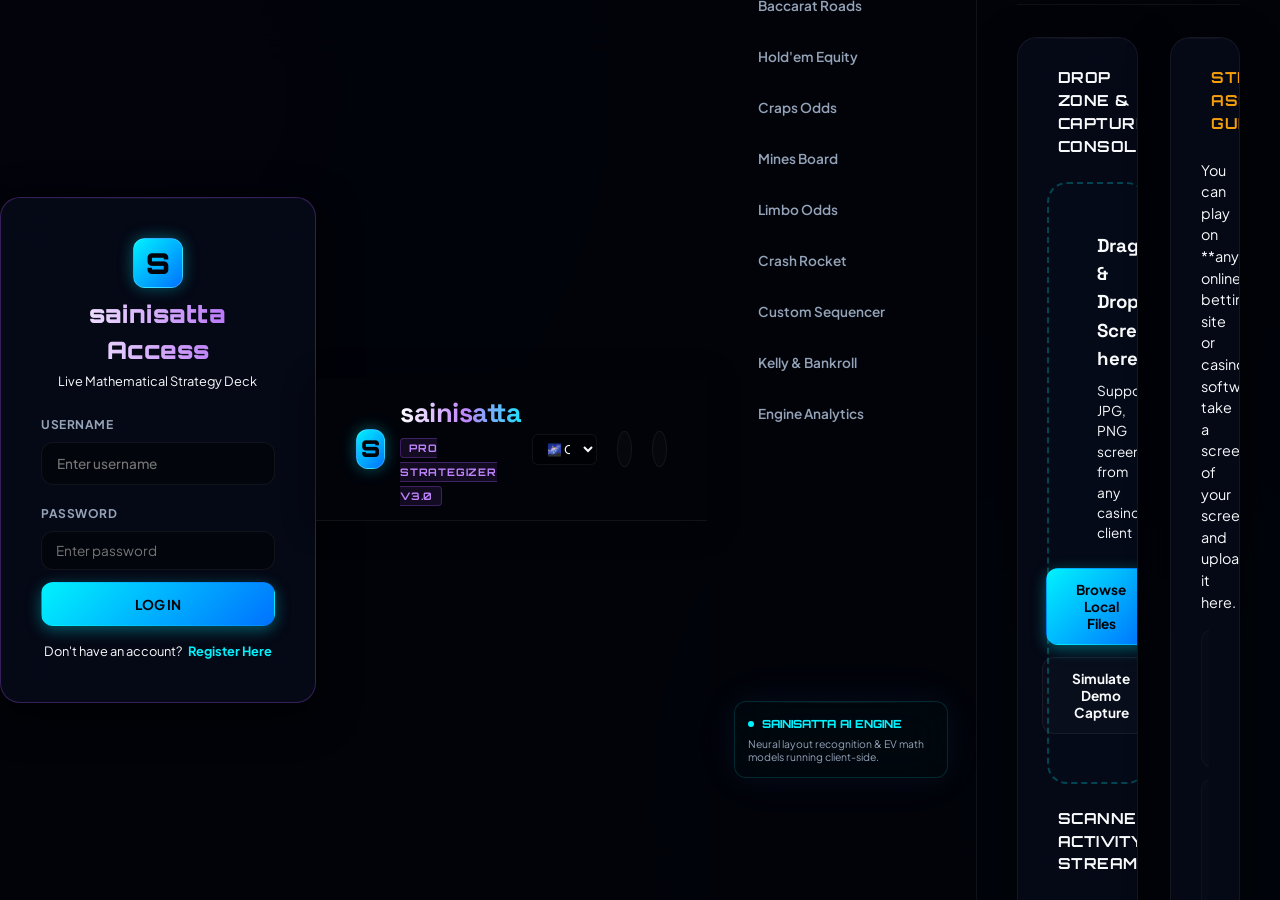
==== commit 104d02a0: "feat(ui): Add multi-theme switcher, keyboard shortcuts modal and session export" ====
--- a/index.html
+++ b/index.html
@@ -44,6 +44,44 @@
         <a href="#" id="auth-toggle-link" style="color: var(--secondary); font-weight: 700; text-decoration: none; margin-left: 0.25rem;">Register Here</a>
       </div>
     </div>
+  <!-- Glassmorphic Keyboard Shortcuts Modal Overlay -->
+  <div id="shortcuts-modal" class="shortcut-modal-overlay" style="display: none;">
+    <div class="glass-card shortcut-card" style="border-color: rgba(0, 242, 254, 0.3);">
+      <div style="display: flex; justify-content: space-between; align-items: center; margin-bottom: 1rem;">
+        <div style="display: flex; align-items: center; gap: 0.5rem;">
+          <div class="logo-icon" style="width: 32px; height: 32px; font-size: 1rem;">⌨</div>
+          <h3 style="font-family: 'Orbitron', sans-serif; font-size: 1.1rem; color: #fff;">Keyboard Shortcuts</h3>
+        </div>
+        <button id="close-shortcuts-btn" style="background: none; border: none; color: var(--text-secondary); cursor: pointer; font-size: 1.25rem;">✕</button>
+      </div>
+      <table class="shortcut-table">
+        <tbody>
+          <tr>
+            <td><kbd>1</kbd> - <kbd>9</kbd>, <kbd>0</kbd></td>
+            <td>Switch tabs (1: Scan, 2: Blackjack, 3: Roulette, 4: Baccarat, 5: Poker, 6: Craps, 7: Mines, 8: Limbo, 9: Crash, 0: Kelly)</td>
+          </tr>
+          <tr>
+            <td><kbd>M</kbd></td>
+            <td>Toggle Audio Synthesizer / Sound Effects</td>
+          </tr>
+          <tr>
+            <td><kbd>T</kbd></td>
+            <td>Cycle Visual Themes (Cyber Dark, Emerald VIP, High Roller, OLED)</td>
+          </tr>
+          <tr>
+            <td><kbd>?</kbd></td>
+            <td>Open / Close Keyboard Shortcuts Cheat Sheet</td>
+          </tr>
+          <tr>
+            <td><kbd>Esc</kbd></td>
+            <td>Close any active modal dialog</td>
+          </tr>
+        </tbody>
+      </table>
+      <div style="margin-top: 1.25rem; text-align: center;">
+        <button class="btn btn-cyan" id="shortcuts-gotit-btn" style="width: 100%; height: 38px;">Got It</button>
+      </div>
+    </div>
   </div>
 
   <!-- Top Navigation Bar -->
@@ -57,6 +95,15 @@
     </div>
     <div class="header-actions">
       <span id="user-profile-badge" class="badge" style="display: none; background: rgba(168, 85, 247, 0.15); border-color: rgba(168, 85, 247, 0.3); color: #c084fc; font-family: 'Orbitron', sans-serif;">USER: <span id="header-username">GUEST</span></span>
+      <select id="theme-select" class="theme-select" title="Switch Theme">
+        <option value="cyber-dark">🌌 Cyber Dark</option>
+        <option value="emerald-vip">🟢 Emerald VIP</option>
+        <option value="crimson-highroller">🔴 High Roller</option>
+        <option value="midnight-oled">⚡ Midnight OLED</option>
+      </select>
+      <button class="sound-toggle-btn" id="shortcuts-btn" title="Keyboard Shortcuts (?)">
+        <i data-lucide="keyboard"></i>
+      </button>
       <button class="sound-toggle-btn" id="sound-toggle" title="Mute Sound Effects">
         <i data-lucide="volume-2"></i>
       </button>
--- a/style.css
+++ b/style.css
@@ -48,6 +48,104 @@
   --transition-slow: 0.5s cubic-bezier(0.16, 1, 0.3, 1);
 }
 
+/* ─── Multi-Theme Palettes ─── */
+[data-theme="emerald-vip"] {
+  --bg-deep: #01140e;
+  --bg-app: #031c15;
+  --bg-card: rgba(4, 30, 22, 0.75);
+  --bg-panel: rgba(2, 22, 16, 0.92);
+  --primary: #10b981;
+  --primary-gradient: linear-gradient(135deg, #10b981 0%, #059669 100%);
+  --primary-glow: rgba(16, 185, 129, 0.35);
+  --secondary: #fbbf24;
+  --secondary-gradient: linear-gradient(135deg, #fbbf24 0%, #d97706 100%);
+  --secondary-glow: rgba(251, 191, 36, 0.35);
+  --shadow-glow: 0 0 30px rgba(16, 185, 129, 0.08), 0 0 50px rgba(251, 191, 36, 0.08);
+}
+
+[data-theme="crimson-highroller"] {
+  --bg-deep: #120208;
+  --bg-app: #1c050e;
+  --bg-card: rgba(30, 8, 17, 0.75);
+  --bg-panel: rgba(22, 4, 12, 0.92);
+  --primary: #f43f5e;
+  --primary-gradient: linear-gradient(135deg, #f43f5e 0%, #be123c 100%);
+  --primary-glow: rgba(244, 63, 94, 0.35);
+  --secondary: #fb923c;
+  --secondary-gradient: linear-gradient(135deg, #fb923c 0%, #ea580c 100%);
+  --secondary-glow: rgba(251, 146, 60, 0.35);
+  --shadow-glow: 0 0 30px rgba(244, 63, 94, 0.08), 0 0 50px rgba(251, 146, 60, 0.08);
+}
+
+[data-theme="midnight-oled"] {
+  --bg-deep: #000000;
+  --bg-app: #030712;
+  --bg-card: rgba(15, 23, 42, 0.85);
+  --bg-panel: rgba(8, 12, 22, 0.95);
+  --primary: #38bdf8;
+  --primary-gradient: linear-gradient(135deg, #38bdf8 0%, #0284c7 100%);
+  --primary-glow: rgba(56, 189, 248, 0.35);
+  --secondary: #a78bfa;
+  --secondary-gradient: linear-gradient(135deg, #a78bfa 0%, #7c3aed 100%);
+  --secondary-glow: rgba(167, 139, 250, 0.35);
+  --shadow-glow: 0 0 30px rgba(56, 189, 248, 0.08), 0 0 50px rgba(167, 139, 250, 0.08);
+}
+
+/* ─── Shortcut Modal & Header Theme Picker ─── */
+.theme-select {
+  background: rgba(0, 0, 0, 0.45);
+  border: 1px solid var(--glass-border);
+  color: var(--text-main);
+  padding: 0.35rem 0.65rem;
+  border-radius: var(--radius-xs);
+  font-size: 0.75rem;
+  font-family: inherit;
+  cursor: pointer;
+  outline: none;
+  transition: var(--transition-fast);
+}
+.theme-select:hover {
+  border-color: var(--secondary);
+}
+
+.shortcut-modal-overlay {
+  position: fixed;
+  top: 0;
+  left: 0;
+  right: 0;
+  bottom: 0;
+  background: rgba(0, 0, 0, 0.82);
+  backdrop-filter: blur(12px);
+  z-index: 1000;
+  display: flex;
+  align-items: center;
+  justify-content: center;
+  padding: 1rem;
+}
+.shortcut-card {
+  max-width: 500px;
+  width: 100%;
+}
+.shortcut-table {
+  width: 100%;
+  border-collapse: collapse;
+  margin-top: 1rem;
+  font-size: 0.82rem;
+}
+.shortcut-table td {
+  padding: 0.5rem 0.6rem;
+  border-bottom: 1px solid var(--glass-border);
+}
+.shortcut-table kbd {
+  background: rgba(255, 255, 255, 0.08);
+  border: 1px solid rgba(255, 255, 255, 0.15);
+  padding: 0.2rem 0.5rem;
+  border-radius: 4px;
+  font-family: 'JetBrains Mono', monospace;
+  font-size: 0.75rem;
+  color: var(--secondary);
+}
+
 /* Base resets */
 * {
   box-sizing: border-box;
